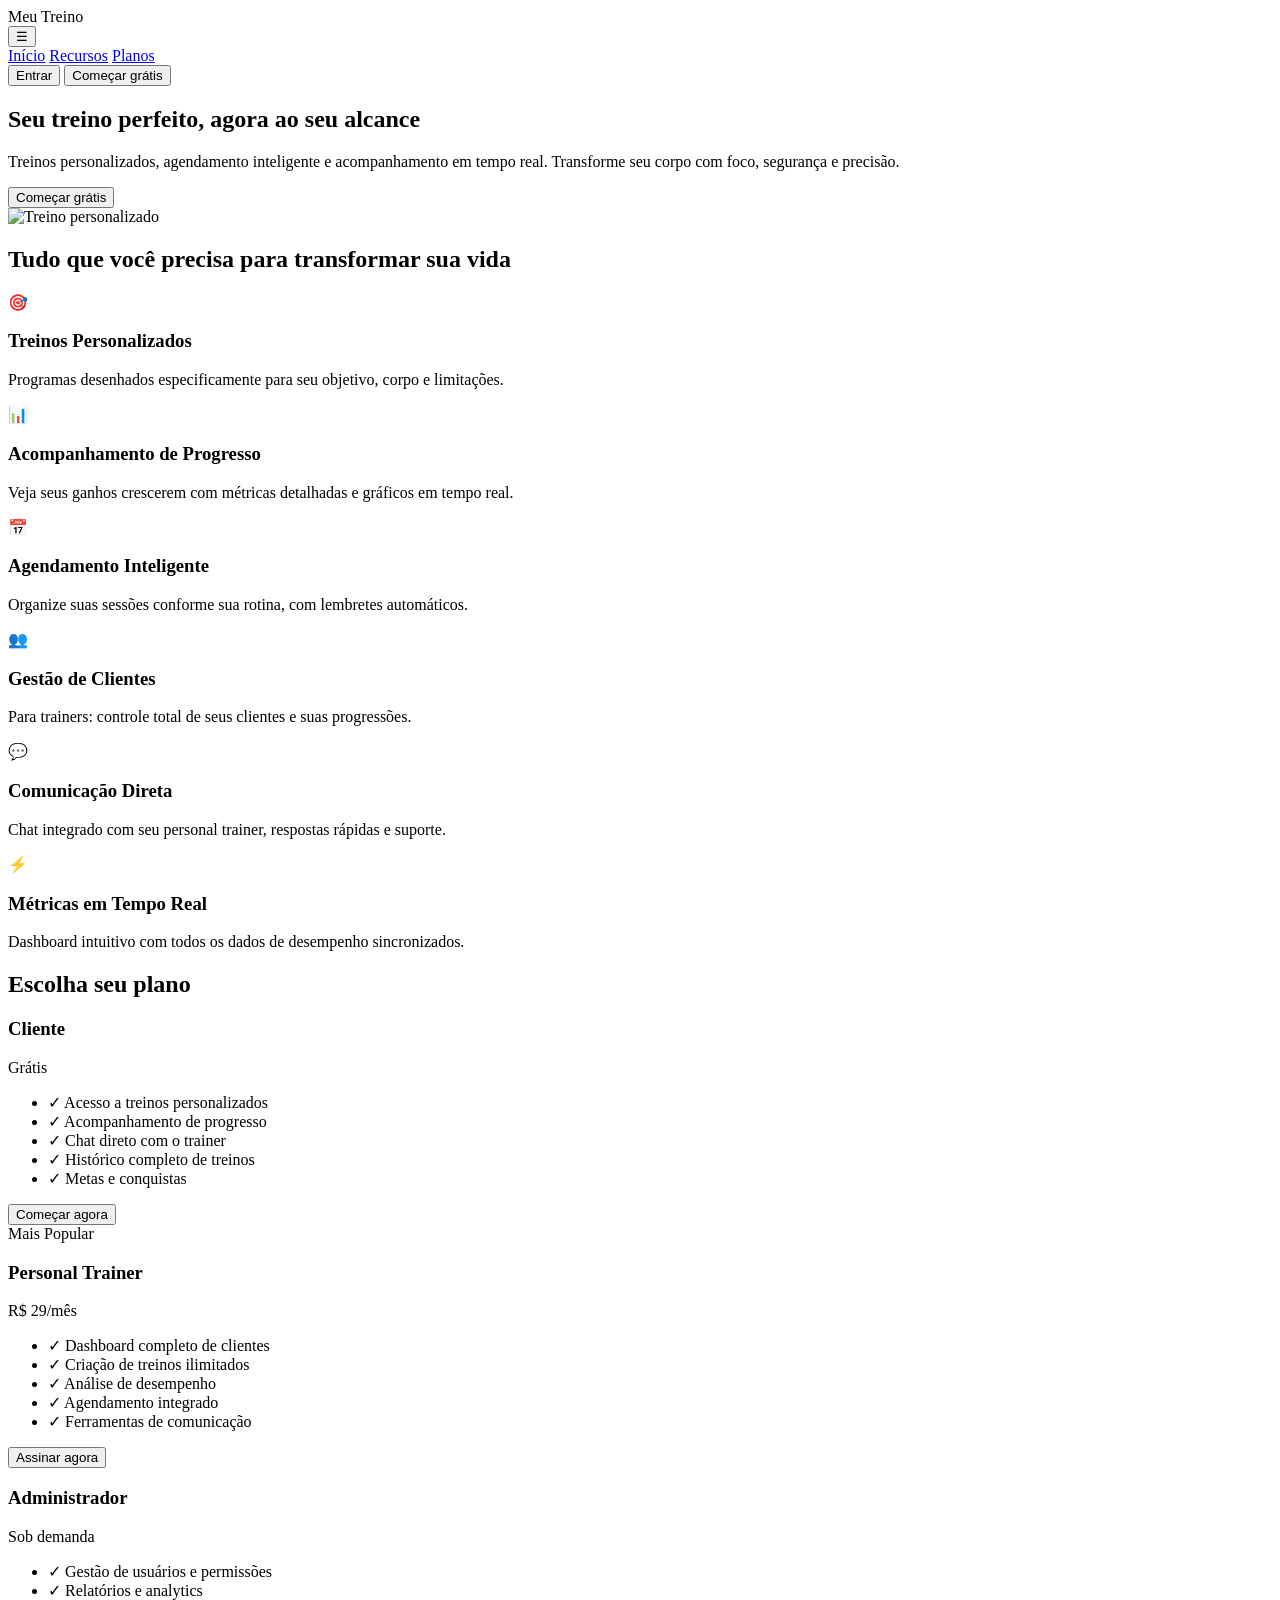
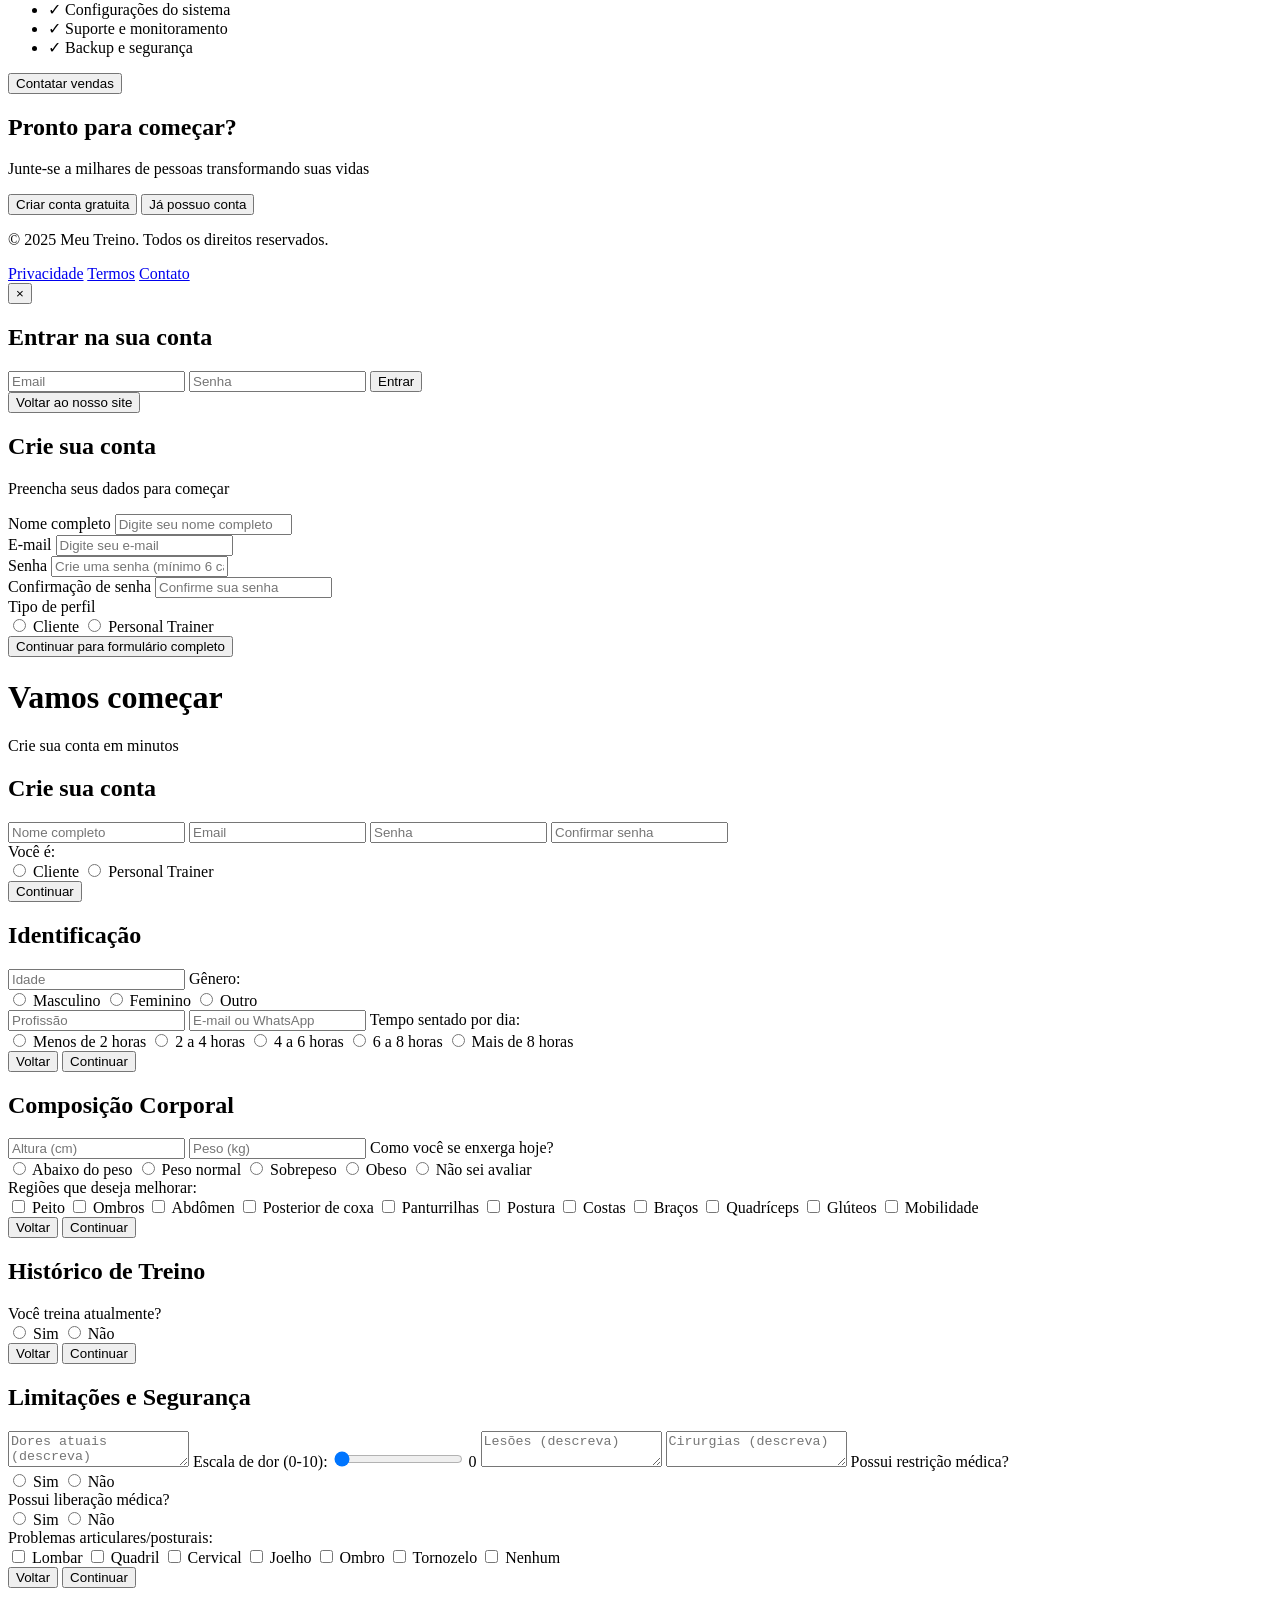
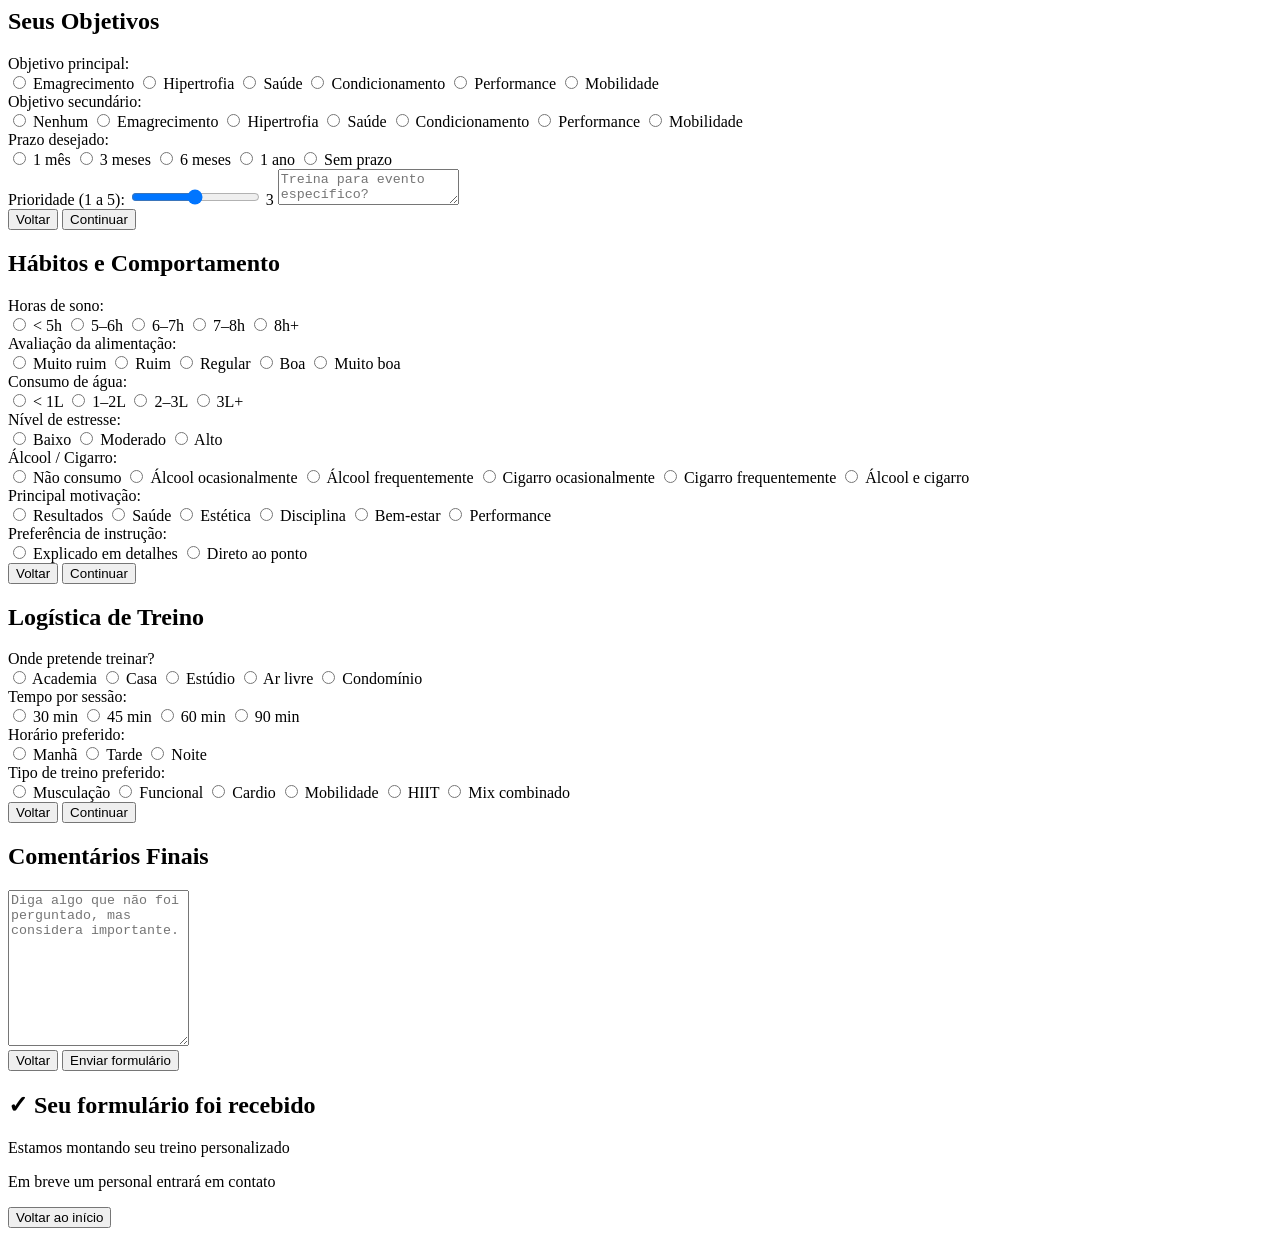
==== index.html @ e17b0bf9 "Add files via upload" ====
<!DOCTYPE html>
<html lang="pt-BR">

<head>
    <meta charset="UTF-8">
    <meta name="viewport" content="width=device-width, initial-scale=1.0">
    <title>Meu Treino - Transforme seu corpo, transforme sua vida</title>
    <link rel="stylesheet" href="css/style.css">
    <link rel="stylesheet" href="css/responsive.css">
</head>

<body>
    <!-- HEADER -->
    <header class="header">
        <div class="container header-content">
            <div class="logo">
                <span class="logo-text">Meu Treino</span>
            </div>
            <button class="menu-toggle" onclick="toggleMobileMenu()">☰</button>
            <nav class="nav">
                <a href="#inicio" class="nav-link" onclick="closeMobileMenu()">Início</a>
                <a href="#recursos" class="nav-link" onclick="closeMobileMenu()">Recursos</a>
                <a href="#planos" class="nav-link" onclick="closeMobileMenu()">Planos</a>
            </nav>
            <div class="header-actions">
                <button class="btn-secondary">Entrar</button>
                <button class="btn-primary" onclick="scrollTo('#signup')">Começar grátis</button>
            </div>
        </div>
    </header>

    <!-- HERO SECTION -->
    <section id="inicio" class="hero">
        <div class="container hero-content">
            <div class="hero-text">
                <h1 class="hero-title">Seu treino perfeito, agora ao seu alcance</h1>
                <p class="hero-subtitle">Treinos personalizados, agendamento inteligente e acompanhamento em tempo real.
                    Transforme seu corpo com foco, segurança e precisão.</p>
                <button class="btn-primary btn-large" onclick="scrollTo('#signup')">Começar grátis</button>
            </div>
            <div class="hero-image">
                <img src="https://images.unsplash.com/photo-1534438327276-14e5300c3a48?w=600&h=600&fit=crop"
                    alt="Treino personalizado">
            </div>
        </div>
    </section>

    <!-- RECURSOS -->
    <section id="recursos" class="recursos">
        <div class="container">
            <h2 class="section-title">Tudo que você precisa para transformar sua vida</h2>
            <div class="recursos-grid">
                <div class="recurso-card">
                    <div class="recurso-icon">🎯</div>
                    <h3>Treinos Personalizados</h3>
                    <p>Programas desenhados especificamente para seu objetivo, corpo e limitações.</p>
                </div>
                <div class="recurso-card">
                    <div class="recurso-icon">📊</div>
                    <h3>Acompanhamento de Progresso</h3>
                    <p>Veja seus ganhos crescerem com métricas detalhadas e gráficos em tempo real.</p>
                </div>
                <div class="recurso-card">
                    <div class="recurso-icon">📅</div>
                    <h3>Agendamento Inteligente</h3>
                    <p>Organize suas sessões conforme sua rotina, com lembretes automáticos.</p>
                </div>
                <div class="recurso-card">
                    <div class="recurso-icon">👥</div>
                    <h3>Gestão de Clientes</h3>
                    <p>Para trainers: controle total de seus clientes e suas progressões.</p>
                </div>
                <div class="recurso-card">
                    <div class="recurso-icon">💬</div>
                    <h3>Comunicação Direta</h3>
                    <p>Chat integrado com seu personal trainer, respostas rápidas e suporte.</p>
                </div>
                <div class="recurso-card">
                    <div class="recurso-icon">⚡</div>
                    <h3>Métricas em Tempo Real</h3>
                    <p>Dashboard intuitivo com todos os dados de desempenho sincronizados.</p>
                </div>
            </div>
        </div>
    </section>

    <!-- PLANOS -->
    <section id="planos" class="planos">
        <div class="container">
            <h2 class="section-title">Escolha seu plano</h2>
            <div class="planos-grid">
                <!-- Cliente -->
                <div class="plano-card">
                    <h3 class="plano-title">Cliente</h3>
                    <div class="plano-price">Grátis</div>
                    <ul class="plano-features">
                        <li>✓ Acesso a treinos personalizados</li>
                        <li>✓ Acompanhamento de progresso</li>
                        <li>✓ Chat direto com o trainer</li>
                        <li>✓ Histórico completo de treinos</li>
                        <li>✓ Metas e conquistas</li>
                    </ul>
                    <button class="btn-secondary">Começar agora</button>
                </div>

                <!-- Personal Trainer -->
                <div class="plano-card plano-featured">
                    <div class="plano-badge">Mais Popular</div>
                    <h3 class="plano-title">Personal Trainer</h3>
                    <div class="plano-price">R$ 29<span>/mês</span></div>
                    <ul class="plano-features">
                        <li>✓ Dashboard completo de clientes</li>
                        <li>✓ Criação de treinos ilimitados</li>
                        <li>✓ Análise de desempenho</li>
                        <li>✓ Agendamento integrado</li>
                        <li>✓ Ferramentas de comunicação</li>
                    </ul>
                    <button class="btn-primary">Assinar agora</button>
                </div>

                <!-- Administrador -->
                <div class="plano-card">
                    <h3 class="plano-title">Administrador</h3>
                    <div class="plano-price">Sob demanda</div>
                    <ul class="plano-features">
                        <li>✓ Gestão de usuários e permissões</li>
                        <li>✓ Relatórios e analytics</li>
                        <li>✓ Configurações do sistema</li>
                        <li>✓ Suporte e monitoramento</li>
                        <li>✓ Backup e segurança</li>
                    </ul>
                    <button class="btn-secondary">Contatar vendas</button>
                </div>
            </div>
        </div>
    </section>

    <!-- CTA FINAL -->
    <section class="cta-final">
        <div class="container">
            <h2>Pronto para começar?</h2>
            <p>Junte-se a milhares de pessoas transformando suas vidas</p>
            <div class="cta-buttons">
                <button class="btn-primary btn-large" onclick="showQuizModal()">Criar conta gratuita</button>
                <button class="btn-secondary" onclick="showLoginModal()">Já possuo conta</button>
            </div>
        </div>
    </section>

    <!-- FOOTER -->
    <footer class="footer">
        <div class="container">
            <p>&copy; 2025 Meu Treino. Todos os direitos reservados.</p>
            <div class="footer-links">
                <a href="#privacidade">Privacidade</a>
                <a href="#termos">Termos</a>
                <a href="#contato">Contato</a>
            </div>
        </div>
    </footer>

    <!-- MODAL DE LOGIN -->
    <div id="loginModal" class="modal">
        <div class="modal-content">
            <button class="modal-close" onclick="closeLoginModal()">&times;</button>
            <h2>Entrar na sua conta</h2>
            <form class="login-form">
                <input type="email" placeholder="Email" required>
                <input type="password" placeholder="Senha" required>
                <button type="submit" class="btn-primary">Entrar</button>
            </form>
        </div>
    </div>

    <!-- MODAL DE QUIZ (Criação de Conta Rápida) -->
    <div id="quizModal" class="modal">
        <div class="modal-content quiz-modal">
            <button class="modal-close" onclick="closeQuizModal()">Voltar ao nosso site</button>
            <div id="quizContent">
                <div class="quiz-header">
                    <h2>Crie sua conta</h2>
                    <p>Preencha seus dados para começar</p>
                </div>
                <form id="quizForm">
                    <!-- Nome Completo -->
                    <div class="quiz-question">
                        <label for="quizFullName">Nome completo</label>
                        <input type="text" id="quizFullName" name="quizFullName" placeholder="Digite seu nome completo"
                            required>
                    </div>

                    <!-- E-mail -->
                    <div class="quiz-question">
                        <label for="quizEmail">E-mail</label>
                        <input type="email" id="quizEmail" name="quizEmail" placeholder="Digite seu e-mail" required>
                    </div>

                    <!-- Senha -->
                    <div class="quiz-question">
                        <label for="quizPassword">Senha</label>
                        <input type="password" id="quizPassword" name="quizPassword"
                            placeholder="Crie uma senha (mínimo 6 caracteres)" required>
                    </div>

                    <!-- Confirmação de Senha -->
                    <div class="quiz-question">
                        <label for="quizConfirmPassword">Confirmação de senha</label>
                        <input type="password" id="quizConfirmPassword" name="quizConfirmPassword"
                            placeholder="Confirme sua senha" required>
                    </div>

                    <!-- Tipo de Perfil -->
                    <div class="quiz-question">
                        <label>Tipo de perfil</label>
                        <div class="radio-group">
                            <label class="radio-option">
                                <input type="radio" name="quizProfileType" value="cliente">
                                <span>Cliente</span>
                            </label>
                            <label class="radio-option">
                                <input type="radio" name="quizProfileType" value="trainer">
                                <span>Personal Trainer</span>
                            </label>
                        </div>
                    </div>

                    <button type="button" class="btn-primary btn-block" onclick="submitQuiz()">Continuar para formulário
                        completo</button>
                </form>
            </div>
            <div id="quizSuccess" style="display: none;">
                <div class="success-icon">✓</div>
                <h2>Conta criada com sucesso!</h2>
                <p>Agora vamos coletar informações detalhadas</p>
                <p>para personalizar melhor seu treino</p>
                <button class="btn-primary" onclick="proceedToDetailedForm()">Continuar</button>
            </div>
        </div>
    </div>

    <!-- SIGNUP PAGE (Hidden) -->
    <div id="signup" class="signup-page">
        <div class="signup-container">
            <div class="signup-header">
                <h1>Vamos começar</h1>
                <p>Crie sua conta em minutos</p>
            </div>

            <!-- ETAPA 1: CRIAÇÃO DE CONTA -->
            <div class="signup-step active" data-step="1">
                <div class="progress-bar">
                    <div class="progress-fill" style="width: 12.5%"></div>
                </div>
                <div class="step-content">
                    <h2>Crie sua conta</h2>
                    <form id="step1-form">
                        <input type="text" placeholder="Nome completo" id="fullName" required>
                        <input type="email" placeholder="Email" id="email" required>
                        <input type="password" placeholder="Senha" id="password" required>
                        <input type="password" placeholder="Confirmar senha" id="confirmPassword" required>

                        <div class="form-group">
                            <label>Você é:</label>
                            <div class="radio-group">
                                <label class="radio-option">
                                    <input type="radio" name="profileType" value="cliente">
                                    <span>Cliente</span>
                                </label>
                                <label class="radio-option">
                                    <input type="radio" name="profileType" value="trainer">
                                    <span>Personal Trainer</span>
                                </label>
                            </div>
                        </div>

                        <button type="button" class="btn-primary" onclick="validateStep(1)">Continuar</button>
                    </form>
                </div>
            </div>

            <!-- ETAPA 2: IDENTIFICAÇÃO -->
            <div class="signup-step" data-step="2">
                <div class="progress-bar">
                    <div class="progress-fill" style="width: 25%"></div>
                </div>
                <div class="step-content">
                    <h2>Identificação</h2>
                    <form id="step2-form">
                        <input type="number" placeholder="Idade" id="age" min="13" required>

                        <label>Gênero:</label>
                        <div class="checkbox-group">
                            <label class="checkbox-option"><input type="radio" name="gender" value="masculino">
                                Masculino</label>
                            <label class="checkbox-option"><input type="radio" name="gender" value="feminino">
                                Feminino</label>
                            <label class="checkbox-option"><input type="radio" name="gender" value="outro">
                                Outro</label>
                        </div>

                        <input type="text" placeholder="Profissão" id="profession" required>
                        <input type="text" placeholder="E-mail ou WhatsApp" id="contact" required>

                        <label>Tempo sentado por dia:</label>
                        <div class="checkbox-group">
                            <label class="checkbox-option"><input type="radio" name="sitTime" value="menos2"> Menos de 2
                                horas</label>
                            <label class="checkbox-option"><input type="radio" name="sitTime" value="2a4"> 2 a 4
                                horas</label>
                            <label class="checkbox-option"><input type="radio" name="sitTime" value="4a6"> 4 a 6
                                horas</label>
                            <label class="checkbox-option"><input type="radio" name="sitTime" value="6a8"> 6 a 8
                                horas</label>
                            <label class="checkbox-option"><input type="radio" name="sitTime" value="mais8"> Mais de 8
                                horas</label>
                        </div>

                        <div class="button-group">
                            <button type="button" class="btn-secondary" onclick="goToStep(1)">Voltar</button>
                            <button type="button" class="btn-primary" onclick="validateStep(2)">Continuar</button>
                        </div>
                    </form>
                </div>
            </div>

            <!-- ETAPA 3: COMPOSIÇÃO CORPORAL -->
            <div class="signup-step" data-step="3">
                <div class="progress-bar">
                    <div class="progress-fill" style="width: 37.5%"></div>
                </div>
                <div class="step-content">
                    <h2>Composição Corporal</h2>
                    <form id="step3-form">
                        <input type="number" placeholder="Altura (cm)" id="height" required>
                        <input type="number" placeholder="Peso (kg)" id="weight" required>

                        <label>Como você se enxerga hoje?</label>
                        <div class="checkbox-group">
                            <label class="checkbox-option"><input type="radio" name="bodyImage" value="abaixoPeso">
                                Abaixo do peso</label>
                            <label class="checkbox-option"><input type="radio" name="bodyImage" value="pesoNormal"> Peso
                                normal</label>
                            <label class="checkbox-option"><input type="radio" name="bodyImage" value="sobrepeso">
                                Sobrepeso</label>
                            <label class="checkbox-option"><input type="radio" name="bodyImage" value="obeso">
                                Obeso</label>
                            <label class="checkbox-option"><input type="radio" name="bodyImage" value="naoSei"> Não sei
                                avaliar</label>
                        </div>

                        <label>Regiões que deseja melhorar:</label>
                        <div class="checkbox-group">
                            <label class="checkbox-option"><input type="checkbox" name="targetRegions" value="peito">
                                Peito</label>
                            <label class="checkbox-option"><input type="checkbox" name="targetRegions" value="ombros">
                                Ombros</label>
                            <label class="checkbox-option"><input type="checkbox" name="targetRegions" value="abdomen">
                                Abdômen</label>
                            <label class="checkbox-option"><input type="checkbox" name="targetRegions"
                                    value="posteriorCoxa"> Posterior de coxa</label>
                            <label class="checkbox-option"><input type="checkbox" name="targetRegions"
                                    value="panturrilhas"> Panturrilhas</label>
                            <label class="checkbox-option"><input type="checkbox" name="targetRegions" value="postura">
                                Postura</label>
                            <label class="checkbox-option"><input type="checkbox" name="targetRegions" value="costas">
                                Costas</label>
                            <label class="checkbox-option"><input type="checkbox" name="targetRegions" value="bracos">
                                Braços</label>
                            <label class="checkbox-option"><input type="checkbox" name="targetRegions"
                                    value="quadriceps"> Quadríceps</label>
                            <label class="checkbox-option"><input type="checkbox" name="targetRegions" value="gluteos">
                                Glúteos</label>
                            <label class="checkbox-option"><input type="checkbox" name="targetRegions"
                                    value="mobilidade"> Mobilidade</label>
                        </div>

                        <div class="button-group">
                            <button type="button" class="btn-secondary" onclick="goToStep(2)">Voltar</button>
                            <button type="button" class="btn-primary" onclick="validateStep(3)">Continuar</button>
                        </div>
                    </form>
                </div>
            </div>

            <!-- ETAPA 4: HISTÓRICO DE TREINO -->
            <div class="signup-step" data-step="4">
                <div class="progress-bar">
                    <div class="progress-fill" style="width: 50%"></div>
                </div>
                <div class="step-content">
                    <h2>Histórico de Treino</h2>
                    <form id="step4-form">
                        <label>Você treina atualmente?</label>
                        <div class="radio-group">
                            <label class="radio-option">
                                <input type="radio" name="currentlyTrains" value="sim"
                                    onchange="toggleTrainingFrequency()">
                                <span>Sim</span>
                            </label>
                            <label class="radio-option">
                                <input type="radio" name="currentlyTrains" value="nao"
                                    onchange="toggleTrainingFrequency()">
                                <span>Não</span>
                            </label>
                        </div>

                        <!-- Se SIM -->
                        <div id="trainingFrequencySection" style="display:none;">
                            <label>Frequência de treino:</label>
                            <div class="checkbox-group">
                                <label class="checkbox-option"><input type="radio" name="trainingFrequency" value="1x">
                                    1x por semana</label>
                                <label class="checkbox-option"><input type="radio" name="trainingFrequency" value="2x">
                                    2x por semana</label>
                                <label class="checkbox-option"><input type="radio" name="trainingFrequency" value="3x">
                                    3x por semana</label>
                                <label class="checkbox-option"><input type="radio" name="trainingFrequency" value="4x">
                                    4x por semana</label>
                                <label class="checkbox-option"><input type="radio" name="trainingFrequency" value="5x">
                                    5x por semana</label>
                                <label class="checkbox-option"><input type="radio" name="trainingFrequency" value="6x">
                                    6x ou mais</label>
                            </div>

                            <label>Tipos de treino já realizados:</label>
                            <div class="checkbox-group">
                                <label class="checkbox-option"><input type="checkbox" name="trainingTypes"
                                        value="musculacao"> Musculação</label>
                                <label class="checkbox-option"><input type="checkbox" name="trainingTypes"
                                        value="crossfit"> Crossfit</label>
                                <label class="checkbox-option"><input type="checkbox" name="trainingTypes"
                                        value="lutas"> Lutas</label>
                                <label class="checkbox-option"><input type="checkbox" name="trainingTypes" value="yoga">
                                    Yoga</label>
                                <label class="checkbox-option"><input type="checkbox" name="trainingTypes"
                                        value="esportesColetivos"> Esportes coletivos</label>
                                <label class="checkbox-option"><input type="checkbox" name="trainingTypes"
                                        value="funcional"> Funcional</label>
                                <label class="checkbox-option"><input type="checkbox" name="trainingTypes"
                                        value="corrida"> Corrida</label>
                                <label class="checkbox-option"><input type="checkbox" name="trainingTypes"
                                        value="pilates"> Pilates</label>
                                <label class="checkbox-option"><input type="checkbox" name="trainingTypes" value="hiit">
                                    HIIT</label>
                            </div>
                        </div>

                        <!-- Se NÃO -->
                        <div id="inactiveSection" style="display:none;">
                            <label>Há quanto tempo está parado?</label>
                            <div class="checkbox-group">
                                <label class="checkbox-option"><input type="radio" name="inactiveTime"
                                        value="naoEstouParado"> Não estou parado</label>
                                <label class="checkbox-option"><input type="radio" name="inactiveTime"
                                        value="menos1mes"> Menos de 1 mês</label>
                                <label class="checkbox-option"><input type="radio" name="inactiveTime" value="1a3meses">
                                    1 a 3 meses</label>
                                <label class="checkbox-option"><input type="radio" name="inactiveTime" value="3a6meses">
                                    3 a 6 meses</label>
                                <label class="checkbox-option"><input type="radio" name="inactiveTime"
                                        value="6a12meses"> 6 a 12 meses</label>
                                <label class="checkbox-option"><input type="radio" name="inactiveTime" value="mais1ano">
                                    Mais de 1 ano</label>
                            </div>
                        </div>

                        <div class="button-group">
                            <button type="button" class="btn-secondary" onclick="goToStep(3)">Voltar</button>
                            <button type="button" class="btn-primary" onclick="validateStep(4)">Continuar</button>
                        </div>
                    </form>
                </div>
            </div>

            <!-- ETAPA 5: LIMITAÇÕES E SEGURANÇA -->
            <div class="signup-step" data-step="5">
                <div class="progress-bar">
                    <div class="progress-fill" style="width: 62.5%"></div>
                </div>
                <div class="step-content">
                    <h2>Limitações e Segurança</h2>
                    <form id="step5-form">
                        <textarea id="currentPains" placeholder="Dores atuais (descreva)"></textarea>

                        <label for="painScale">Escala de dor (0-10):</label>
                        <input type="range" id="painScale" min="0" max="10" value="0" oninput="updatePainValue()">
                        <span id="painValue">0</span>

                        <textarea id="injuries" placeholder="Lesões (descreva)"></textarea>
                        <textarea id="surgeries" placeholder="Cirurgias (descreva)"></textarea>

                        <label>Possui restrição médica?</label>
                        <div class="radio-group">
                            <label class="radio-option">
                                <input type="radio" name="medicalRestriction" value="sim">
                                <span>Sim</span>
                            </label>
                            <label class="radio-option">
                                <input type="radio" name="medicalRestriction" value="nao">
                                <span>Não</span>
                            </label>
                        </div>

                        <label>Possui liberação médica?</label>
                        <div class="radio-group">
                            <label class="radio-option">
                                <input type="radio" name="medicalApproval" value="sim">
                                <span>Sim</span>
                            </label>
                            <label class="radio-option">
                                <input type="radio" name="medicalApproval" value="nao">
                                <span>Não</span>
                            </label>
                        </div>

                        <label>Problemas articulares/posturais:</label>
                        <div class="checkbox-group">
                            <label class="checkbox-option"><input type="checkbox" name="jointProblems" value="lombar">
                                Lombar</label>
                            <label class="checkbox-option"><input type="checkbox" name="jointProblems" value="quadril">
                                Quadril</label>
                            <label class="checkbox-option"><input type="checkbox" name="jointProblems" value="cervical">
                                Cervical</label>
                            <label class="checkbox-option"><input type="checkbox" name="jointProblems" value="joelho">
                                Joelho</label>
                            <label class="checkbox-option"><input type="checkbox" name="jointProblems" value="ombro">
                                Ombro</label>
                            <label class="checkbox-option"><input type="checkbox" name="jointProblems"
                                    value="tornozelo"> Tornozelo</label>
                            <label class="checkbox-option"><input type="checkbox" name="jointProblems" value="nenhum">
                                Nenhum</label>
                        </div>

                        <div class="button-group">
                            <button type="button" class="btn-secondary" onclick="goToStep(4)">Voltar</button>
                            <button type="button" class="btn-primary" onclick="validateStep(5)">Continuar</button>
                        </div>
                    </form>
                </div>
            </div>

            <!-- ETAPA 6: OBJETIVOS -->
            <div class="signup-step" data-step="6">
                <div class="progress-bar">
                    <div class="progress-fill" style="width: 75%"></div>
                </div>
                <div class="step-content">
                    <h2>Seus Objetivos</h2>
                    <form id="step6-form">
                        <label>Objetivo principal:</label>
                        <div class="checkbox-group">
                            <label class="checkbox-option"><input type="radio" name="mainGoal" value="emagrecimento">
                                Emagrecimento</label>
                            <label class="checkbox-option"><input type="radio" name="mainGoal" value="hipertrofia">
                                Hipertrofia</label>
                            <label class="checkbox-option"><input type="radio" name="mainGoal" value="saude">
                                Saúde</label>
                            <label class="checkbox-option"><input type="radio" name="mainGoal" value="condicionamento">
                                Condicionamento</label>
                            <label class="checkbox-option"><input type="radio" name="mainGoal" value="performance">
                                Performance</label>
                            <label class="checkbox-option"><input type="radio" name="mainGoal" value="mobilidade">
                                Mobilidade</label>
                        </div>

                        <label>Objetivo secundário:</label>
                        <div class="checkbox-group">
                            <label class="checkbox-option"><input type="radio" name="secondaryGoal" value="">
                                Nenhum</label>
                            <label class="checkbox-option"><input type="radio" name="secondaryGoal"
                                    value="emagrecimento"> Emagrecimento</label>
                            <label class="checkbox-option"><input type="radio" name="secondaryGoal" value="hipertrofia">
                                Hipertrofia</label>
                            <label class="checkbox-option"><input type="radio" name="secondaryGoal" value="saude">
                                Saúde</label>
                            <label class="checkbox-option"><input type="radio" name="secondaryGoal"
                                    value="condicionamento"> Condicionamento</label>
                            <label class="checkbox-option"><input type="radio" name="secondaryGoal" value="performance">
                                Performance</label>
                            <label class="checkbox-option"><input type="radio" name="secondaryGoal" value="mobilidade">
                                Mobilidade</label>
                        </div>

                        <label>Prazo desejado:</label>
                        <div class="checkbox-group">
                            <label class="checkbox-option"><input type="radio" name="deadline" value="1mes"> 1
                                mês</label>
                            <label class="checkbox-option"><input type="radio" name="deadline" value="3meses"> 3
                                meses</label>
                            <label class="checkbox-option"><input type="radio" name="deadline" value="6meses"> 6
                                meses</label>
                            <label class="checkbox-option"><input type="radio" name="deadline" value="1ano"> 1
                                ano</label>
                            <label class="checkbox-option"><input type="radio" name="deadline" value="semPrazo"> Sem
                                prazo</label>
                        </div>

                        <label for="priority">Prioridade (1 a 5):</label>
                        <input type="range" id="priority" min="1" max="5" value="3" oninput="updatePriorityValue()">
                        <span id="priorityValue">3</span>

                        <textarea id="specificEvent" placeholder="Treina para evento específico? (descreva)"></textarea>

                        <div class="button-group">
                            <button type="button" class="btn-secondary" onclick="goToStep(5)">Voltar</button>
                            <button type="button" class="btn-primary" onclick="validateStep(6)">Continuar</button>
                        </div>
                    </form>
                </div>
            </div>

            <!-- ETAPA 7: HÁBITOS E COMPORTAMENTO -->
            <div class="signup-step" data-step="7">
                <div class="progress-bar">
                    <div class="progress-fill" style="width: 87.5%"></div>
                </div>
                <div class="step-content">
                    <h2>Hábitos e Comportamento</h2>
                    <form id="step7-form">
                        <label>Horas de sono:</label>
                        <div class="checkbox-group">
                            <label class="checkbox-option"><input type="radio" name="sleepHours" value="menos5"> &lt;
                                5h</label>
                            <label class="checkbox-option"><input type="radio" name="sleepHours" value="5a6">
                                5–6h</label>
                            <label class="checkbox-option"><input type="radio" name="sleepHours" value="6a7">
                                6–7h</label>
                            <label class="checkbox-option"><input type="radio" name="sleepHours" value="7a8">
                                7–8h</label>
                            <label class="checkbox-option"><input type="radio" name="sleepHours" value="mais8">
                                8h+</label>
                        </div>

                        <label>Avaliação da alimentação:</label>
                        <div class="checkbox-group">
                            <label class="checkbox-option"><input type="radio" name="foodQuality" value="muitoRuim">
                                Muito ruim</label>
                            <label class="checkbox-option"><input type="radio" name="foodQuality" value="ruim">
                                Ruim</label>
                            <label class="checkbox-option"><input type="radio" name="foodQuality" value="regular">
                                Regular</label>
                            <label class="checkbox-option"><input type="radio" name="foodQuality" value="boa">
                                Boa</label>
                            <label class="checkbox-option"><input type="radio" name="foodQuality" value="muitoBoa">
                                Muito boa</label>
                        </div>

                        <label>Consumo de água:</label>
                        <div class="checkbox-group">
                            <label class="checkbox-option"><input type="radio" name="waterIntake" value="menos1L"> &lt;
                                1L</label>
                            <label class="checkbox-option"><input type="radio" name="waterIntake" value="1a2L">
                                1–2L</label>
                            <label class="checkbox-option"><input type="radio" name="waterIntake" value="2a3L">
                                2–3L</label>
                            <label class="checkbox-option"><input type="radio" name="waterIntake" value="mais3L">
                                3L+</label>
                        </div>

                        <label>Nível de estresse:</label>
                        <div class="checkbox-group">
                            <label class="checkbox-option"><input type="radio" name="stressLevel" value="baixo">
                                Baixo</label>
                            <label class="checkbox-option"><input type="radio" name="stressLevel" value="moderado">
                                Moderado</label>
                            <label class="checkbox-option"><input type="radio" name="stressLevel" value="alto">
                                Alto</label>
                        </div>

                        <label>Álcool / Cigarro:</label>
                        <div class="checkbox-group">
                            <label class="checkbox-option"><input type="radio" name="substanceUse" value="naoConsumo">
                                Não consumo</label>
                            <label class="checkbox-option"><input type="radio" name="substanceUse"
                                    value="alcoolOcasional"> Álcool ocasionalmente</label>
                            <label class="checkbox-option"><input type="radio" name="substanceUse"
                                    value="alcoolFrequente"> Álcool frequentemente</label>
                            <label class="checkbox-option"><input type="radio" name="substanceUse"
                                    value="cigarroOcasional"> Cigarro ocasionalmente</label>
                            <label class="checkbox-option"><input type="radio" name="substanceUse"
                                    value="cigarroFrequente"> Cigarro frequentemente</label>
                            <label class="checkbox-option"><input type="radio" name="substanceUse" value="ambos"> Álcool
                                e cigarro</label>
                        </div>

                        <label>Principal motivação:</label>
                        <div class="checkbox-group">
                            <label class="checkbox-option"><input type="radio" name="mainMotivation" value="resultados">
                                Resultados</label>
                            <label class="checkbox-option"><input type="radio" name="mainMotivation" value="saude">
                                Saúde</label>
                            <label class="checkbox-option"><input type="radio" name="mainMotivation" value="estetica">
                                Estética</label>
                            <label class="checkbox-option"><input type="radio" name="mainMotivation" value="disciplina">
                                Disciplina</label>
                            <label class="checkbox-option"><input type="radio" name="mainMotivation" value="bemEstar">
                                Bem-estar</label>
                            <label class="checkbox-option"><input type="radio" name="mainMotivation"
                                    value="performance"> Performance</label>
                        </div>

                        <label>Preferência de instrução:</label>
                        <div class="radio-group">
                            <label class="radio-option">
                                <input type="radio" name="instructionStyle" value="detalhado">
                                <span>Explicado em detalhes</span>
                            </label>
                            <label class="radio-option">
                                <input type="radio" name="instructionStyle" value="diretoAoPonto">
                                <span>Direto ao ponto</span>
                            </label>
                        </div>

                        <div class="button-group">
                            <button type="button" class="btn-secondary" onclick="goToStep(6)">Voltar</button>
                            <button type="button" class="btn-primary" onclick="validateStep(7)">Continuar</button>
                        </div>
                    </form>
                </div>
            </div>

            <!-- ETAPA 8: LOGÍSTICA -->
            <div class="signup-step" data-step="8">
                <div class="progress-bar">
                    <div class="progress-fill" style="width: 100%"></div>
                </div>
                <div class="step-content">
                    <h2>Logística de Treino</h2>
                    <form id="step8-form">
                        <label>Onde pretende treinar?</label>
                        <div class="checkbox-group">
                            <label class="checkbox-option"><input type="radio" name="trainingLocation" value="academia">
                                Academia</label>
                            <label class="checkbox-option"><input type="radio" name="trainingLocation" value="casa">
                                Casa</label>
                            <label class="checkbox-option"><input type="radio" name="trainingLocation" value="estudio">
                                Estúdio</label>
                            <label class="checkbox-option"><input type="radio" name="trainingLocation" value="arLivre">
                                Ar livre</label>
                            <label class="checkbox-option"><input type="radio" name="trainingLocation"
                                    value="condominio"> Condomínio</label>
                        </div>

                        <label>Tempo por sessão:</label>
                        <div class="checkbox-group">
                            <label class="checkbox-option"><input type="radio" name="sessionDuration" value="30min"> 30
                                min</label>
                            <label class="checkbox-option"><input type="radio" name="sessionDuration" value="45min"> 45
                                min</label>
                            <label class="checkbox-option"><input type="radio" name="sessionDuration" value="60min"> 60
                                min</label>
                            <label class="checkbox-option"><input type="radio" name="sessionDuration" value="90min"> 90
                                min</label>
                        </div>

                        <label>Horário preferido:</label>
                        <div class="radio-group">
                            <label class="radio-option">
                                <input type="radio" name="preferredTime" value="manha">
                                <span>Manhã</span>
                            </label>
                            <label class="radio-option">
                                <input type="radio" name="preferredTime" value="tarde">
                                <span>Tarde</span>
                            </label>
                            <label class="radio-option">
                                <input type="radio" name="preferredTime" value="noite">
                                <span>Noite</span>
                            </label>
                        </div>

                        <label>Tipo de treino preferido:</label>
                        <div class="checkbox-group">
                            <label class="checkbox-option"><input type="radio" name="trainingType" value="musculacao">
                                Musculação</label>
                            <label class="checkbox-option"><input type="radio" name="trainingType" value="funcional">
                                Funcional</label>
                            <label class="checkbox-option"><input type="radio" name="trainingType" value="cardio">
                                Cardio</label>
                            <label class="checkbox-option"><input type="radio" name="trainingType" value="mobilidade">
                                Mobilidade</label>
                            <label class="checkbox-option"><input type="radio" name="trainingType" value="hiit">
                                HIIT</label>
                            <label class="checkbox-option"><input type="radio" name="trainingType" value="mixCombinado">
                                Mix combinado</label>
                        </div>

                        <div class="button-group">
                            <button type="button" class="btn-secondary" onclick="goToStep(7)">Voltar</button>
                            <button type="button" class="btn-primary" onclick="validateStep(8)">Continuar</button>
                        </div>
                    </form>
                </div>
            </div>

            <!-- ETAPA 9: COMENTÁRIOS FINAIS -->
            <div class="signup-step" data-step="9">
                <div class="progress-bar">
                    <div class="progress-fill" style="width: 100%"></div>
                </div>
                <div class="step-content">
                    <h2>Comentários Finais</h2>
                    <form id="step9-form">
                        <textarea id="finalComments"
                            placeholder="Diga algo que não foi perguntado, mas considera importante."
                            style="min-height: 150px;"></textarea>

                        <div class="button-group">
                            <button type="button" class="btn-secondary" onclick="goToStep(8)">Voltar</button>
                            <button type="submit" class="btn-primary" onclick="submitForm()">Enviar formulário</button>
                        </div>
                    </form>
                </div>
            </div>

            <!-- MENSAGEM DE SUCESSO -->
            <div id="successMessage" class="success-message">
                <div class="success-content">
                    <h2>✓ Seu formulário foi recebido</h2>
                    <p>Estamos montando seu treino personalizado</p>
                    <p>Em breve um personal entrará em contato</p>
                    <button class="btn-primary" onclick="closeSignup()">Voltar ao início</button>
                </div>
            </div>
        </div>
    </div>

    <script src="config.js"></script>
    <script src="js/main.js"></script>
    <script src="js/form-handler.js"></script>
</body>

</html>
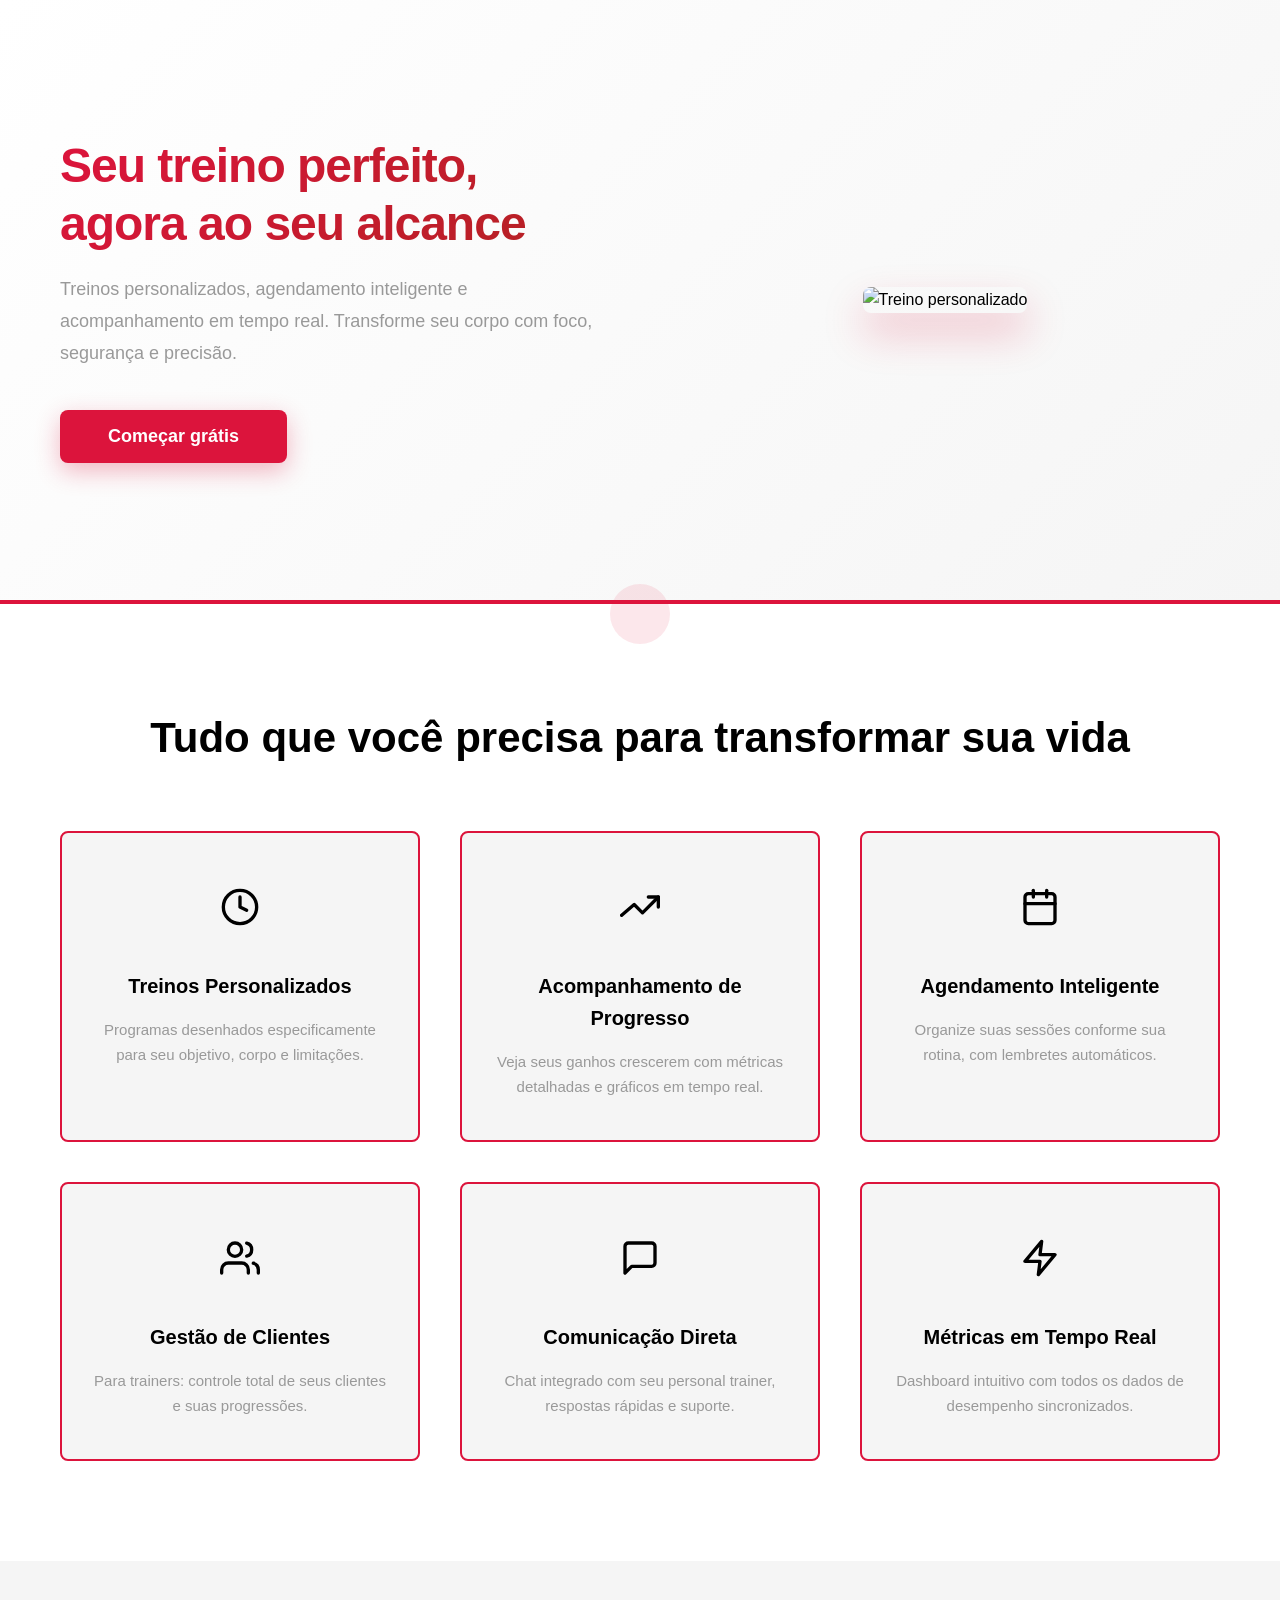
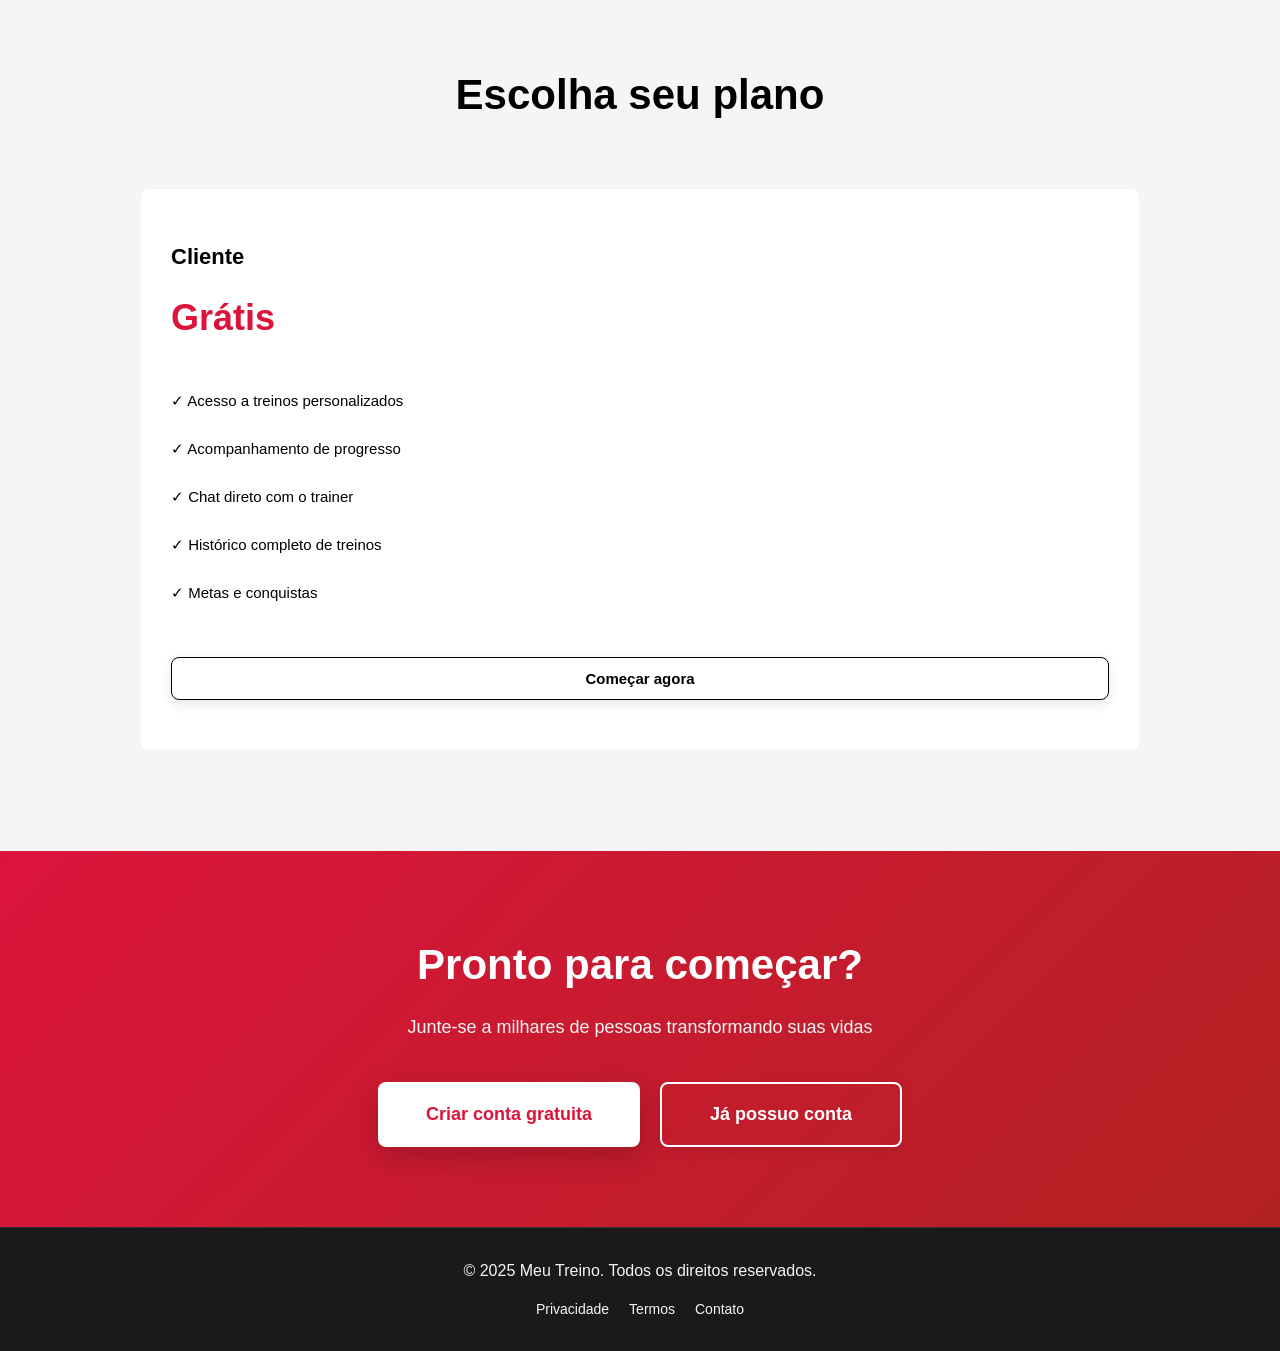
==== commit fe5ef813: "Add files via upload" ====
--- a/index.html
+++ b/index.html
@@ -5,12 +5,13 @@
     <meta charset="UTF-8">
     <meta name="viewport" content="width=device-width, initial-scale=1.0">
     <title>Meu Treino - Transforme seu corpo, transforme sua vida</title>
-    <link rel="stylesheet" href="css/style.css">
-    <link rel="stylesheet" href="css/responsive.css">
+    <link rel="stylesheet" href="./css/style.css">
+    <link rel="stylesheet" href="./css/responsive.css">
 </head>
 
 <body>
     <!-- HEADER -->
+    <!--
     <header class="header">
         <div class="container header-content">
             <div class="logo">
@@ -28,6 +29,7 @@
             </div>
         </div>
     </header>
+    -->
 
     <!-- HERO SECTION -->
     <section id="inicio" class="hero">
@@ -51,32 +53,32 @@
             <h2 class="section-title">Tudo que você precisa para transformar sua vida</h2>
             <div class="recursos-grid">
                 <div class="recurso-card">
-                    <div class="recurso-icon">🎯</div>
+                    <div class="recurso-icon"><svg xmlns="http://www.w3.org/2000/svg" width="40" height="40" viewBox="0 0 24 24" fill="none" stroke="currentColor" stroke-width="2" stroke-linecap="round" stroke-linejoin="round"><circle cx="12" cy="12" r="10"></circle><polyline points="12 6 12 12 16 14"></polyline></svg></div>
                     <h3>Treinos Personalizados</h3>
                     <p>Programas desenhados especificamente para seu objetivo, corpo e limitações.</p>
                 </div>
                 <div class="recurso-card">
-                    <div class="recurso-icon">📊</div>
+                    <div class="recurso-icon"><svg xmlns="http://www.w3.org/2000/svg" width="40" height="40" viewBox="0 0 24 24" fill="none" stroke="currentColor" stroke-width="2" stroke-linecap="round" stroke-linejoin="round"><polyline points="23 6 13.5 15.5 8.5 10.5 1 17"></polyline><polyline points="17 6 23 6 23 12"></polyline></svg></div>
                     <h3>Acompanhamento de Progresso</h3>
                     <p>Veja seus ganhos crescerem com métricas detalhadas e gráficos em tempo real.</p>
                 </div>
                 <div class="recurso-card">
-                    <div class="recurso-icon">📅</div>
+                    <div class="recurso-icon"><svg xmlns="http://www.w3.org/2000/svg" width="40" height="40" viewBox="0 0 24 24" fill="none" stroke="currentColor" stroke-width="2" stroke-linecap="round" stroke-linejoin="round"><rect x="3" y="4" width="18" height="18" rx="2" ry="2"></rect><line x1="16" y1="2" x2="16" y2="6"></line><line x1="8" y1="2" x2="8" y2="6"></line><line x1="3" y1="10" x2="21" y2="10"></line></svg></div>
                     <h3>Agendamento Inteligente</h3>
                     <p>Organize suas sessões conforme sua rotina, com lembretes automáticos.</p>
                 </div>
                 <div class="recurso-card">
-                    <div class="recurso-icon">👥</div>
+                    <div class="recurso-icon"><svg xmlns="http://www.w3.org/2000/svg" width="40" height="40" viewBox="0 0 24 24" fill="none" stroke="currentColor" stroke-width="2" stroke-linecap="round" stroke-linejoin="round"><path d="M17 21v-2a4 4 0 0 0-4-4H5a4 4 0 0 0-4 4v2"></path><circle cx="9" cy="7" r="4"></circle><path d="M23 21v-2a4 4 0 0 0-3-3.87"></path><path d="M16 3.13a4 4 0 0 1 0 7.75"></path></svg></div>
                     <h3>Gestão de Clientes</h3>
                     <p>Para trainers: controle total de seus clientes e suas progressões.</p>
                 </div>
                 <div class="recurso-card">
-                    <div class="recurso-icon">💬</div>
+                    <div class="recurso-icon"><svg xmlns="http://www.w3.org/2000/svg" width="40" height="40" viewBox="0 0 24 24" fill="none" stroke="currentColor" stroke-width="2" stroke-linecap="round" stroke-linejoin="round"><path d="M21 15a2 2 0 0 1-2 2H7l-4 4V5a2 2 0 0 1 2-2h14a2 2 0 0 1 2 2z"></path></svg></div>
                     <h3>Comunicação Direta</h3>
                     <p>Chat integrado com seu personal trainer, respostas rápidas e suporte.</p>
                 </div>
                 <div class="recurso-card">
-                    <div class="recurso-icon">⚡</div>
+                    <div class="recurso-icon"><svg xmlns="http://www.w3.org/2000/svg" width="40" height="40" viewBox="0 0 24 24" fill="none" stroke="currentColor" stroke-width="2" stroke-linecap="round" stroke-linejoin="round"><path d="M13 2L3 14h9l-1 8 10-12h-9l1-8z"></path></svg></div>
                     <h3>Métricas em Tempo Real</h3>
                     <p>Dashboard intuitivo com todos os dados de desempenho sincronizados.</p>
                 </div>
@@ -90,6 +92,7 @@
             <h2 class="section-title">Escolha seu plano</h2>
             <div class="planos-grid">
                 <!-- Cliente -->
+                
                 <div class="plano-card">
                     <h3 class="plano-title">Cliente</h3>
                     <div class="plano-price">Grátis</div>
@@ -102,9 +105,10 @@
                     </ul>
                     <button class="btn-secondary">Começar agora</button>
                 </div>
+               
 
                 <!-- Personal Trainer -->
-                <div class="plano-card plano-featured">
+                <!-- <div class="plano-card plano-featured">
                     <div class="plano-badge">Mais Popular</div>
                     <h3 class="plano-title">Personal Trainer</h3>
                     <div class="plano-price">R$ 29<span>/mês</span></div>
@@ -116,9 +120,10 @@
                         <li>✓ Ferramentas de comunicação</li>
                     </ul>
                     <button class="btn-primary">Assinar agora</button>
-                </div>
+                </div> -->
 
                 <!-- Administrador -->
+                <!--
                 <div class="plano-card">
                     <h3 class="plano-title">Administrador</h3>
                     <div class="plano-price">Sob demanda</div>
@@ -131,6 +136,7 @@
                     </ul>
                     <button class="btn-secondary">Contatar vendas</button>
                 </div>
+                -->
             </div>
         </div>
     </section>
@@ -142,7 +148,7 @@
             <p>Junte-se a milhares de pessoas transformando suas vidas</p>
             <div class="cta-buttons">
                 <button class="btn-primary btn-large" onclick="showQuizModal()">Criar conta gratuita</button>
-                <button class="btn-secondary" onclick="showLoginModal()">Já possuo conta</button>
+                <a href="dashboard.html" class="btn-secondary">Já possuo conta</a>
             </div>
         </div>
     </section>
@@ -825,9 +831,9 @@
         </div>
     </div>
 
-    <script src="config.js"></script>
-    <script src="js/main.js"></script>
-    <script src="js/form-handler.js"></script>
+    <script src="./config.js"></script>
+    <script src="./js/main.js"></script>
+    <script src="./js/form-handler.js"></script>
 </body>
 
 </html>
--- a/css/style.css
+++ b/css/style.css
@@ -0,0 +1,1545 @@
+/* ============================================
+   VARIÁVEIS E RESET
+   ============================================ */
+
+:root {
+    --primary: #DC143C;
+    --primary-dark: #B22222;
+    --black: #000000;
+    --white: #FFFFFF;
+    --gray-dark: #1a1a1a;
+    --gray-light: #f5f5f5;
+    --gray-medium: #999999;
+
+    --transition: all 0.3s ease;
+    --radius: 8px;
+}
+
+* {
+    margin: 0;
+    padding: 0;
+    box-sizing: border-box;
+}
+
+html {
+    scroll-behavior: smooth;
+}
+
+body {
+    font-family: -apple-system, BlinkMacSystemFont, 'Segoe UI', Roboto, Oxygen, Ubuntu, Cantarell, sans-serif;
+    color: var(--black);
+    background-color: var(--white);
+    line-height: 1.6;
+}
+
+/* ============================================
+   LAYOUT GERAL
+   ============================================ */
+
+.container {
+    max-width: 1200px;
+    margin: 0 auto;
+    padding: 0 20px;
+}
+
+/* ============================================
+   HEADER
+   ============================================ */
+
+.header {
+    background-color: var(--white);
+    border-bottom: 1px solid var(--gray-light);
+    position: sticky;
+    top: 0;
+    z-index: 100;
+}
+
+.header-content {
+    display: flex;
+    align-items: center;
+    justify-content: space-between;
+    padding: 20px 0;
+}
+
+.logo {
+    flex: 0 0 auto;
+}
+
+.logo-text {
+    font-size: 24px;
+    font-weight: 700;
+    color: var(--primary);
+    letter-spacing: -0.5px;
+}
+
+.nav {
+    display: flex;
+    gap: 40px;
+    flex: 1;
+    margin-left: 60px;
+}
+
+.nav-link {
+    text-decoration: none;
+    color: var(--black);
+    font-weight: 500;
+    font-size: 15px;
+    transition: var(--transition);
+    position: relative;
+}
+
+.nav-link:hover {
+    color: var(--primary);
+}
+
+.nav-link::after {
+    content: '';
+    position: absolute;
+    bottom: -5px;
+    left: 0;
+    width: 0;
+    height: 2px;
+    background-color: var(--primary);
+    transition: var(--transition);
+}
+
+.nav-link:hover::after {
+    width: 100%;
+}
+
+.header-actions {
+    display: flex;
+    gap: 15px;
+    flex: 0 0 auto;
+}
+
+.menu-toggle {
+    display: none;
+    background: none;
+    border: none;
+    font-size: 28px;
+    cursor: pointer;
+    color: var(--black);
+}
+
+/* ============================================
+   BOTÕES
+   ============================================ */
+
+.btn-primary,
+.btn-secondary {
+    padding: 12px 28px;
+    border: none;
+    border-radius: var(--radius);
+    font-size: 15px;
+    font-weight: 600;
+    cursor: pointer;
+    transition: var(--transition);
+    text-decoration: none;
+    display: inline-block;
+    text-align: center;
+}
+
+.btn-primary {
+    background-color: var(--primary);
+    color: var(--white);
+}
+
+.btn-primary:hover {
+    background-color: var(--primary-dark);
+    transform: translateY(-2px);
+    box-shadow: 0 8px 16px rgba(220, 20, 60, 0.3);
+}
+
+.btn-primary:active {
+    transform: translateY(0);
+}
+
+.btn-secondary {
+    background-color: transparent;
+    color: var(--black);
+    border: 1.5px solid var(--black);
+}
+
+.btn-secondary:hover {
+    background-color: var(--black);
+    color: var(--white);
+}
+
+.btn-large {
+    padding: 16px 48px;
+    font-size: 18px;
+}
+
+/* ============================================
+   HERO SECTION
+   ============================================ */
+
+.hero {
+    padding: 80px 0;
+    background: linear-gradient(135deg, var(--white) 0%, var(--gray-light) 100%);
+    min-height: 600px;
+    display: flex;
+    align-items: center;
+}
+
+.hero-content {
+    display: grid;
+    grid-template-columns: 1fr 1fr;
+    gap: 60px;
+    align-items: center;
+}
+
+.hero-text {
+    animation: fadeInLeft 0.6s ease;
+}
+
+.hero-title {
+    font-size: 48px;
+    font-weight: 700;
+    background: linear-gradient(135deg, var(--primary) 0%, var(--primary-dark) 100%);
+    -webkit-background-clip: text;
+    -webkit-text-fill-color: transparent;
+    background-clip: text;
+    line-height: 1.2;
+    margin-bottom: 20px;
+    letter-spacing: -1px;
+}
+
+.hero-subtitle {
+    font-size: 18px;
+    color: var(--gray-medium);
+    line-height: 1.8;
+    margin-bottom: 40px;
+}
+
+.hero-image {
+    animation: fadeInRight 0.6s ease;
+    text-align: center;
+}
+
+.hero-image img {
+    max-width: 100%;
+    height: auto;
+    border-radius: var(--radius);
+    object-fit: cover;
+    box-shadow: 0 20px 40px rgba(220, 20, 60, 0.25);
+}
+
+@keyframes fadeInLeft {
+    from {
+        opacity: 0;
+        transform: translateX(-30px);
+    }
+
+    to {
+        opacity: 1;
+        transform: translateX(0);
+    }
+}
+
+@keyframes fadeInRight {
+    from {
+        opacity: 0;
+        transform: translateX(30px);
+    }
+
+    to {
+        opacity: 1;
+        transform: translateX(0);
+    }
+}
+
+/* ============================================
+   SEÇÃO RECURSOS
+   ============================================ */
+
+.recursos {
+    padding: 100px 0;
+    background-color: var(--white);
+    border-top: 4px solid var(--primary);
+    position: relative;
+}
+
+.recursos::before {
+    content: '';
+    position: absolute;
+    top: -20px;
+    left: 50%;
+    transform: translateX(-50%);
+    width: 60px;
+    height: 60px;
+    background: var(--primary);
+    border-radius: 50%;
+    opacity: 0.1;
+}
+
+.section-title {
+    font-size: 42px;
+    font-weight: 700;
+    text-align: center;
+    margin-bottom: 60px;
+    color: var(--black);
+}
+
+.recursos-grid {
+    display: grid;
+    grid-template-columns: repeat(auto-fit, minmax(320px, 1fr));
+    gap: 40px;
+}
+
+.recurso-card {
+    padding: 40px 30px;
+    background-color: var(--gray-light);
+    border-radius: var(--radius);
+    transition: var(--transition);
+    text-align: center;
+    border: 2px solid var(--primary);
+}
+
+.recurso-card:hover {
+    transform: translateY(-8px);
+    box-shadow: 0 20px 40px rgba(220, 20, 60, 0.3);
+    background-color: var(--white);
+}
+
+.recurso-icon {
+    font-size: 48px;
+    margin-bottom: 20px;
+}
+
+.recurso-card h3 {
+    font-size: 20px;
+    font-weight: 600;
+    margin-bottom: 15px;
+    color: var(--black);
+}
+
+.recurso-card p {
+    font-size: 15px;
+    color: var(--gray-medium);
+    line-height: 1.7;
+}
+
+/* ============================================
+   SEÇÃO PLANOS
+   ============================================ */
+
+.planos {
+    padding: 100px 0;
+    background-color: var(--gray-light);
+}
+
+.planos-grid {
+    display: grid;
+    grid-template-columns: repeat(auto-fit, minmax(320px, 1fr));
+    gap: 40px;
+    max-width: 1000px;
+    margin: 0 auto;
+}
+
+.plano-card {
+    background-color: var(--white);
+    padding: 50px 30px;
+    border-radius: var(--radius);
+    border: 1px solid rgba(0, 0, 0, 0.05);
+    display: flex;
+    flex-direction: column;
+    transition: var(--transition);
+    position: relative;
+}
+
+.plano-card:hover {
+    transform: translateY(-8px);
+    box-shadow: 0 16px 32px rgba(0, 0, 0, 0.1);
+}
+
+.plano-featured {
+    border: 2px solid var(--primary);
+    transform: scale(1.05);
+}
+
+.plano-featured:hover {
+    transform: scale(1.05) translateY(-8px);
+}
+
+.plano-badge {
+    position: absolute;
+    top: -12px;
+    left: 50%;
+    transform: translateX(-50%);
+    background-color: var(--primary);
+    color: var(--white);
+    padding: 6px 16px;
+    border-radius: 20px;
+    font-size: 12px;
+    font-weight: 700;
+    letter-spacing: 0.5px;
+}
+
+.plano-title {
+    font-size: 22px;
+    font-weight: 700;
+    color: var(--black);
+    margin-bottom: 15px;
+}
+
+.plano-price {
+    font-size: 36px;
+    font-weight: 700;
+    color: var(--primary);
+    margin-bottom: 30px;
+}
+
+.plano-price span {
+    font-size: 16px;
+    color: var(--gray-medium);
+    font-weight: 400;
+}
+
+.plano-features {
+    list-style: none;
+    margin-bottom: 40px;
+    flex: 1;
+}
+
+.plano-features li {
+    padding: 12px 0;
+    color: var(--black);
+    font-size: 15px;
+    line-height: 1.6;
+}
+
+.plano-card button {
+    align-self: flex-start;
+    width: 100%;
+}
+
+/* ============================================
+   CTA FINAL
+   ============================================ */
+
+.cta-final {
+    padding: 80px 0;
+    background: linear-gradient(135deg, var(--primary) 0%, var(--primary-dark) 100%);
+    color: var(--white);
+    text-align: center;
+}
+
+.cta-final h2 {
+    font-size: 42px;
+    font-weight: 700;
+    margin-bottom: 15px;
+}
+
+.cta-final p {
+    font-size: 18px;
+    color: var(--gray-light);
+    margin-bottom: 40px;
+}
+
+.cta-buttons {
+    display: flex;
+    gap: 20px;
+    justify-content: center;
+    flex-wrap: wrap;
+}
+
+.cta-buttons .btn-primary {
+    padding: 16px 48px;
+    font-size: 18px;
+    font-weight: 700;
+    background-color: var(--white);
+    color: var(--primary);
+    box-shadow: 0 10px 30px rgba(0, 0, 0, 0.2);
+}
+
+.cta-buttons .btn-primary:hover {
+    background-color: var(--gray-light);
+    transform: translateY(-4px);
+    box-shadow: 0 15px 40px rgba(0, 0, 0, 0.3);
+}
+
+.cta-buttons .btn-secondary {
+    padding: 16px 48px;
+    font-size: 18px;
+    font-weight: 700;
+    background-color: transparent;
+    color: var(--white);
+    border: 2px solid var(--white);
+}
+
+.cta-buttons .btn-secondary:hover {
+    background-color: var(--white);
+    color: var(--primary);
+}
+
+/* ============================================
+   FOOTER
+   ============================================ */
+
+.footer {
+    background-color: var(--gray-dark);
+    color: var(--gray-light);
+    padding: 30px 0;
+    text-align: center;
+    border-top: 1px solid rgba(255, 255, 255, 0.1);
+}
+
+.footer-links {
+    margin-top: 15px;
+    display: flex;
+    justify-content: center;
+    gap: 20px;
+}
+
+.footer-links a {
+    color: var(--gray-light);
+    text-decoration: none;
+    transition: var(--transition);
+    font-size: 14px;
+}
+
+.footer-links a:hover {
+    color: var(--primary);
+}
+
+/* ============================================
+   MODAL DE LOGIN
+   ============================================ */
+
+.modal {
+    display: none;
+    position: fixed;
+    z-index: 200;
+    left: 0;
+    top: 0;
+    width: 100%;
+    height: 100%;
+    background-color: rgba(0, 0, 0, 0.5);
+    animation: fadeIn 0.3s ease;
+    padding: 40px 20px;
+    overflow-y: auto;
+}
+
+.modal.active {
+    display: flex;
+    align-items: flex-start;
+    justify-content: center;
+    animation: fadeIn 0.3s ease;
+    padding-top: 40px;
+}
+
+.modal-content {
+    background-color: var(--white);
+    padding: 40px;
+    border-radius: 16px;
+    width: 90%;
+    max-width: 500px;
+    position: relative;
+    box-shadow: 0 20px 60px rgba(0, 0, 0, 0.3);
+}
+
+.modal.active .modal-content {
+    animation: slideUp 0.4s cubic-bezier(0.34, 1.56, 0.64, 1);
+}
+
+@keyframes slideUp {
+    from {
+        opacity: 0;
+        transform: translateY(20px);
+    }
+    to {
+        opacity: 1;
+        transform: translateY(0);
+    }
+}
+
+.modal-close {
+    position: absolute;
+    right: 20px;
+    top: 15px;
+    background: none;
+    border: none;
+    font-size: 18px;
+    cursor: pointer;
+    color: var(--gray-medium);
+    width: 20px;
+    height: 30px;
+    display: flex;
+    align-items: center;
+    justify-content: center;
+    padding: 0;
+}
+
+.modal-close:hover {
+    color: var(--black);
+}
+
+.modal h2 {
+    margin-bottom: 30px;
+    font-size: 24px;
+    font-weight: 700;
+}
+
+.login-form {
+    display: flex;
+    flex-direction: column;
+    gap: 15px;
+}
+
+/* QUIZ MODAL FULLSCREEN */
+#quizModal {
+    display: none !important;
+    position: fixed;
+    z-index: 300;
+    left: 0;
+    top: 0;
+    width: 100%;
+    height: 100%;
+    background: linear-gradient(135deg, #0a0e27 0%, #1a1a4e 25%, #2d0d3e 50%, #1a0a2e 75%, #0f0f1e 100%);
+    overflow-y: auto;
+    padding: 0;
+    overflow-x: hidden;
+}
+
+#quizModal.active {
+    display: flex !important;
+    align-items: center;
+    justify-content: center;
+    padding: 20px;
+}
+
+
+
+.quiz-modal {
+    background: linear-gradient(135deg, #ffffff 0%, #f8f9ff 50%, #f0f4ff 100%);
+    max-width: 500px;
+    width: 100%;
+    max-height: 90vh;
+    border-radius: 12px;
+    box-shadow: 0 20px 60px rgba(0, 0, 0, 0.3);
+    position: relative;
+    overflow: hidden;
+    border: 1px solid rgba(220, 20, 60, 0.15);
+    display: flex;
+    flex-direction: column;
+}
+
+.quiz-modal::before {
+    content: '';
+    position: absolute;
+    top: 0;
+    left: 0;
+    right: 0;
+    height: 6px;
+    background: linear-gradient(90deg, var(--primary) 0%, #ff6b6b 25%, #ff8c42 50%, #ff6b6b 75%, var(--primary) 100%);
+    background-size: 200% 100%;
+    animation: gradientShift 4s ease infinite;
+}
+
+.quiz-modal::after {
+    content: '';
+    position: absolute;
+    top: -50%;
+    right: -50%;
+    width: 200%;
+    height: 200%;
+    background: radial-gradient(circle, rgba(220, 20, 60, 0.08) 0%, transparent 70%);
+    animation: floatCard 6s ease-in-out infinite;
+    pointer-events: none;
+}
+
+#quizContent {
+    overflow-y: auto;
+    flex: 1;
+    padding-bottom: 20px;
+}
+
+#quizContent::-webkit-scrollbar {
+    width: 8px;
+}
+
+#quizContent::-webkit-scrollbar-track {
+    background: rgba(220, 20, 60, 0.05);
+    border-radius: 10px;
+}
+
+#quizContent::-webkit-scrollbar-thumb {
+    background: rgba(220, 20, 60, 0.3);
+    border-radius: 10px;
+}
+
+#quizContent::-webkit-scrollbar-thumb:hover {
+    background: rgba(220, 20, 60, 0.5);
+}
+
+.quiz-modal h2 {
+    margin-bottom: 8px;
+    font-size: 40px;
+    font-weight: 800;
+    background: linear-gradient(135deg, var(--primary) 0%, #ff6b6b 50%, var(--primary-dark) 100%);
+    -webkit-background-clip: text;
+    -webkit-text-fill-color: transparent;
+    background-clip: text;
+    text-align: center;
+    padding: 30px 30px 0;
+    margin-top: 20px;
+    letter-spacing: -0.5px;
+}
+
+.quiz-modal>p {
+    text-align: center;
+    color: #666;
+    font-size: 16px;
+    margin-bottom: 35px;
+    padding: 0 30px;
+    font-weight: 500;
+    letter-spacing: 0.3px;
+}
+
+#quizForm {
+    padding: 0 30px;
+    display: flex;
+    flex-direction: column;
+    gap: 18px;
+}
+
+.quiz-question {
+    padding: 24px;
+    background: linear-gradient(135deg, #f0f4ff 0%, #fff5f7 50%, #fffbfe 100%);
+    border-radius: 18px;
+    border: 1.5px solid rgba(220, 20, 60, 0.12);
+    transition: all 0.3s cubic-bezier(0.34, 1.56, 0.64, 1);
+    position: relative;
+    overflow: hidden;
+}
+
+.quiz-question::before {
+    content: '';
+    position: absolute;
+    top: 0;
+    left: -100%;
+    width: 100%;
+    height: 100%;
+    background: linear-gradient(90deg, transparent, rgba(220, 20, 60, 0.05), transparent);
+    transition: left 0.5s ease;
+}
+
+.quiz-question:hover {
+    background: linear-gradient(135deg, #e8f0ff 0%, #ffe8f0 50%, #fff0ff 100%);
+    box-shadow: 0 12px 32px rgba(220, 20, 60, 0.12);
+    transform: translateY(-4px);
+    border-color: rgba(220, 20, 60, 0.25);
+}
+
+.quiz-question:hover::before {
+    left: 100%;
+}
+
+.quiz-question p {
+    margin-bottom: 16px;
+    font-weight: 700;
+    color: #1a1a1a;
+    font-size: 16px;
+    letter-spacing: 0.2px;
+}
+
+.quiz-option {
+    display: flex;
+    align-items: center;
+    gap: 14px;
+    margin-bottom: 11px;
+    cursor: pointer;
+    font-size: 15px;
+    padding: 13px 15px;
+    border-radius: 12px;
+    transition: all 0.3s ease;
+    position: relative;
+    background: rgba(255, 255, 255, 0.4);
+    border: 1.5px solid transparent;
+}
+
+.quiz-option:hover {
+    background: rgba(220, 20, 60, 0.08);
+    transform: translateX(4px);
+}
+
+.quiz-option input[type="radio"] {
+    cursor: pointer;
+    width: 22px;
+    height: 22px;
+    accent-color: var(--primary);
+    transition: all 0.2s ease;
+    flex-shrink: 0;
+}
+
+.quiz-option input[type="radio"]:checked {
+    filter: drop-shadow(0 0 6px rgba(220, 20, 60, 0.6));
+}
+
+.quiz-option:has(input:checked) {
+    background: linear-gradient(135deg, rgba(220, 20, 60, 0.12), rgba(220, 20, 60, 0.08));
+    box-shadow: inset 0 0 0 1.5px rgba(220, 20, 60, 0.3);
+    border-color: rgba(220, 20, 60, 0.25);
+    font-weight: 600;
+    color: var(--primary-dark);
+}
+
+.quiz-modal button {
+    width: 100%;
+    margin-top: 20px !important;
+    padding: 16px 32px !important;
+    background: linear-gradient(135deg, var(--primary) 0%, #ff6b6b 50%, var(--primary-dark) 100%);
+    color: white;
+    font-weight: 700;
+    font-size: 16px;
+    border: none;
+    border-radius: 14px;
+    cursor: pointer;
+    transition: all 0.4s cubic-bezier(0.34, 1.56, 0.64, 1);
+    box-shadow: 0 12px 32px rgba(220, 20, 60, 0.35);
+    position: relative;
+    overflow: hidden;
+    margin: 0 30px 30px 30px !important;
+    text-transform: uppercase;
+    letter-spacing: 1px;
+    font-size: 15px;
+}
+
+.quiz-modal button::before {
+    content: '';
+    position: absolute;
+    top: 0;
+    left: -100%;
+    width: 100%;
+    height: 100%;
+    background: linear-gradient(90deg, transparent, rgba(255, 255, 255, 0.25), transparent);
+    transition: left 0.6s ease;
+}
+
+.quiz-modal button::after {
+    content: '';
+    position: absolute;
+    inset: 0;
+    background: linear-gradient(135deg, transparent 0%, rgba(255, 255, 255, 0.1) 100%);
+    border-radius: 14px;
+}
+
+.quiz-modal button:hover {
+    transform: translateY(-4px);
+    box-shadow: 0 18px 48px rgba(220, 20, 60, 0.45);
+}
+
+.quiz-modal button:hover::before {
+    left: 100%;
+}
+
+.quiz-modal button:active {
+    transform: translateY(-2px);
+}
+
+#quizSuccess {
+    text-align: center;
+    padding: 40px 30px;
+    display: flex;
+    flex-direction: column;
+    justify-content: center;
+    align-items: center;
+}
+
+#quizSuccess h2 {
+    font-size: 48px;
+    margin-bottom: 20px;
+    margin-top: 0;
+    padding: 0;
+}
+
+#quizSuccess p {
+    font-size: 17px;
+    color: #666;
+    margin-bottom: 12px;
+    line-height: 1.8;
+    letter-spacing: 0.3px;
+}
+
+.modal-close {
+    z-index: 10;
+}
+
+/* Responsivo */
+@media (max-width: 768px) {
+    .quiz-modal {
+        max-width: 95%;
+        border-radius: 20px;
+    }
+
+    .quiz-modal h2 {
+        font-size: 32px;
+        padding: 25px 20px 0;
+    }
+
+    .quiz-modal>p {
+        padding: 0 20px;
+        font-size: 15px;
+    }
+
+    #quizForm {
+        padding: 0 20px;
+        gap: 16px;
+    }
+
+    .quiz-question {
+        padding: 20px;
+        border-radius: 16px;
+    }
+
+    .quiz-modal button {
+        margin: 0 20px 25px 20px !important;
+        padding: 14px 28px !important;
+    }
+
+    #quizSuccess {
+        padding: 50px 30px;
+    }
+
+    #quizSuccess h2 {
+        font-size: 36px;
+    }
+}
+
+.login-form input {
+    padding: 12px 15px;
+    border: 1px solid var(--gray-light);
+    border-radius: var(--radius);
+    font-size: 15px;
+    transition: var(--transition);
+}
+
+.login-form input:focus {
+    outline: none;
+    border-color: var(--primary);
+    box-shadow: 0 0 0 3px rgba(220, 20, 60, 0.1);
+}
+
+@keyframes fadeIn {
+    from {
+        opacity: 0;
+    }
+
+    to {
+        opacity: 1;
+    }
+}
+
+/* ============================================
+   SIGNUP PAGE
+   ============================================ */
+
+.signup-page {
+    display: none;
+    position: fixed;
+    top: 0;
+    left: 0;
+    width: 100%;
+    height: 100%;
+    background: linear-gradient(135deg, #0f0f0f 0%, #1a1a1a 50%, #2a0a1a 100%);
+    z-index: 300;
+    overflow-y: auto;
+    padding: 40px 20px;
+}
+
+.signup-page.active {
+    display: flex;
+    align-items: flex-start;
+    justify-content: center;
+    animation: fadeInQuiz 0.4s ease;
+    padding-top: 40px;
+}
+
+@keyframes fadeInQuiz {
+    from {
+        opacity: 0;
+    }
+    to {
+        opacity: 1;
+    }
+}
+
+.signup-container {
+    background: linear-gradient(135deg, #0a0a0a 0%, #1a1a1a 100%);
+    border-radius: 24px;
+    width: 90%;
+    max-width: 600px;
+    box-shadow: 0 40px 100px rgba(220, 20, 60, 0.3), 0 0 80px rgba(220, 20, 60, 0.2);
+    border: 2px solid rgba(220, 20, 60, 0.4);
+    overflow: visible;
+    animation: slideInQuiz 0.5s cubic-bezier(0.34, 1.56, 0.64, 1);
+    margin-bottom: 40px;
+}
+
+@keyframes slideInQuiz {
+    from {
+        transform: scale(0.95) translateY(30px);
+        opacity: 0;
+    }
+    to {
+        transform: scale(1) translateY(0);
+        opacity: 1;
+    }
+}
+
+.signup-header {
+    background: linear-gradient(135deg, var(--primary) 0%, var(--primary-dark) 100%);
+    color: var(--white);
+    padding: 40px 30px;
+    text-align: center;
+    border-bottom: 2px solid rgba(220, 20, 60, 0.3);
+}
+
+.signup-header h1 {
+    font-size: 32px;
+    font-weight: 700;
+    margin-bottom: 10px;
+}
+
+.signup-header p {
+    font-size: 16px;
+    opacity: 0.9;
+}
+
+.signup-step {
+    display: none;
+    padding: 40px 30px;
+    animation: stepFadeIn 0.6s ease;
+    background: linear-gradient(135deg, rgba(10, 10, 10, 0.5) 0%, rgba(26, 26, 26, 0.5) 100%);
+}
+
+.signup-step.active {
+    display: block;
+}
+
+@keyframes stepFadeIn {
+    from {
+        opacity: 0;
+        transform: translateY(10px);
+    }
+    to {
+        opacity: 1;
+        transform: translateY(0);
+    }
+}
+
+
+
+.progress-bar {
+    width: 100%;
+    height: 6px;
+    background: linear-gradient(90deg, rgba(220, 20, 60, 0.1) 0%, rgba(178, 34, 34, 0.1) 100%);
+    border-radius: 10px;
+    overflow: hidden;
+    margin-bottom: 40px;
+    box-shadow: inset 0 2px 4px rgba(0, 0, 0, 0.1);
+}
+
+.progress-fill {
+    height: 100%;
+    background: linear-gradient(90deg, var(--primary) 0%, var(--primary-dark) 100%);
+    transition: width 0.6s cubic-bezier(0.34, 1.56, 0.64, 1);
+    border-radius: 10px;
+    box-shadow: 0 0 20px rgba(220, 20, 60, 0.4);
+}
+
+.step-content h2 {
+    font-size: 32px;
+    font-weight: 800;
+    margin-bottom: 30px;
+    color: var(--primary);
+    padding-bottom: 20px;
+    border-bottom: 3px solid transparent;
+    border-image: linear-gradient(90deg, var(--primary) 0%, var(--primary-dark) 100%) 1;
+    letter-spacing: -0.5px;
+}
+
+.step-content form {
+    display: flex;
+    flex-direction: column;
+    gap: 25px;
+}
+
+.step-content input[type="text"],
+.step-content input[type="email"],
+.step-content input[type="password"],
+.step-content input[type="number"],
+.step-content select,
+.step-content textarea {
+    padding: 14px 16px;
+    border: 2px solid rgba(220, 20, 60, 0.3);
+    border-radius: 12px;
+    font-size: 15px;
+    font-family: inherit;
+    transition: var(--transition);
+    background-color: rgba(30, 30, 30, 0.8);
+    color: var(--white);
+    font-weight: 500;
+}
+
+.step-content input[type="text"]:focus,
+.step-content input[type="email"]:focus,
+.step-content input[type="password"]:focus,
+.step-content input[type="number"]:focus,
+.step-content select:focus,
+.step-content textarea:focus {
+    outline: none;
+    border-color: var(--primary);
+    background-color: rgba(30, 30, 30, 1);
+    box-shadow: 0 0 0 4px rgba(220, 20, 60, 0.2), inset 0 0 0 1px rgba(220, 20, 60, 0.3);
+}
+
+.step-content textarea {
+    resize: vertical;
+    min-height: 120px;
+}
+
+.step-content input::placeholder,
+.step-content textarea::placeholder {
+    color: rgba(255, 255, 255, 0.5);
+    opacity: 0.7;
+}
+
+.form-group {
+    display: flex;
+    flex-direction: column;
+    gap: 12px;
+}
+
+.form-group label {
+    font-weight: 600;
+    color: var(--primary);
+    margin-bottom: 5px;
+    font-size: 15px;
+}
+
+.step-content > label {
+    font-weight: 600;
+    color: var(--primary);
+    margin-bottom: 10px;
+    font-size: 15px;
+    display: block;
+}
+
+.radio-group,
+.checkbox-group {
+    display: flex;
+    flex-direction: column;
+    gap: 12px;
+    margin-bottom: 5px;
+}
+
+.radio-option,
+.checkbox-option {
+    display: flex;
+    align-items: center;
+    cursor: pointer;
+    gap: 12px;
+    padding: 14px 16px;
+    border: 2px solid rgba(220, 20, 60, 0.3);
+    border-radius: 12px;
+    transition: all 0.3s cubic-bezier(0.34, 1.56, 0.64, 1);
+    background: linear-gradient(135deg, rgba(40, 40, 40, 0.8) 0%, rgba(35, 35, 35, 0.8) 100%);
+    position: relative;
+    overflow: hidden;
+}
+
+.radio-option::before,
+.checkbox-option::before {
+    content: '';
+    position: absolute;
+    top: 0;
+    left: -100%;
+    width: 100%;
+    height: 100%;
+    background: linear-gradient(90deg, transparent, rgba(220, 20, 60, 0.1), transparent);
+    transition: left 0.5s ease;
+}
+
+.radio-option:hover,
+.checkbox-option:hover {
+    border-color: var(--primary);
+    background: linear-gradient(135deg, rgba(220, 20, 60, 0.2) 0%, rgba(220, 20, 60, 0.15) 100%);
+    box-shadow: 0 4px 12px rgba(220, 20, 60, 0.25);
+    transform: translateY(-2px);
+}
+
+.radio-option:hover::before,
+.checkbox-option:hover::before {
+    left: 100%;
+}
+
+.radio-option input[type="radio"],
+.checkbox-option input[type="checkbox"],
+.radio-option input[type="radio"] {
+    cursor: pointer;
+    width: 20px;
+    height: 20px;
+    accent-color: var(--primary);
+    flex-shrink: 0;
+    transition: all 0.3s ease;
+}
+
+.radio-option input[type="radio"]:checked,
+.checkbox-option input[type="checkbox"]:checked {
+    transform: scale(1.1);
+}
+
+.radio-option span,
+.checkbox-option span {
+    font-size: 15px;
+    color: var(--white);
+    font-weight: 500;
+    transition: color 0.3s ease;
+}
+
+.radio-option input[type="radio"]:checked + span,
+.checkbox-option input[type="checkbox"]:checked + span {
+    font-weight: 700;
+    color: var(--primary);
+}
+
+.button-group {
+    display: flex;
+    gap: 15px;
+    margin-top: 30px;
+}
+
+.button-group button {
+    flex: 1;
+    padding: 14px 20px;
+    font-size: 16px;
+    font-weight: 700;
+    border-radius: 12px;
+    transition: all 0.3s cubic-bezier(0.34, 1.56, 0.64, 1);
+    position: relative;
+    overflow: hidden;
+}
+
+.button-group button::before {
+    content: '';
+    position: absolute;
+    top: 50%;
+    left: 50%;
+    width: 0;
+    height: 0;
+    border-radius: 50%;
+    background: rgba(255, 255, 255, 0.2);
+    transform: translate(-50%, -50%);
+    transition: width 0.6s, height 0.6s;
+}
+
+.button-group button:active::before {
+    width: 300px;
+    height: 300px;
+}
+
+.btn-primary {
+    box-shadow: 0 8px 24px rgba(220, 20, 60, 0.3);
+}
+
+.btn-primary:hover {
+    box-shadow: 0 12px 32px rgba(220, 20, 60, 0.4);
+}
+
+.btn-secondary {
+    box-shadow: 0 4px 12px rgba(0, 0, 0, 0.1);
+}
+
+.btn-secondary:hover {
+    box-shadow: 0 8px 20px rgba(0, 0, 0, 0.15);
+}
+
+.success-message {
+    display: none;
+    text-align: center;
+    padding: 80px 40px;
+}
+
+.success-message.active {
+    display: block;
+    animation: successPulse 0.8s cubic-bezier(0.34, 1.56, 0.64, 1);
+}
+
+@keyframes successPulse {
+    0% {
+        opacity: 0;
+        transform: scale(0.9);
+    }
+    100% {
+        opacity: 1;
+        transform: scale(1);
+    }
+}
+
+.success-content h2 {
+    font-size: 36px;
+    font-weight: 800;
+    color: var(--primary);
+    margin-bottom: 20px;
+    letter-spacing: -0.5px;
+}
+
+.success-content p {
+    font-size: 18px;
+    color: rgba(255, 255, 255, 0.8);
+    margin-bottom: 12px;
+    line-height: 1.6;
+    font-weight: 500;
+}
+
+.success-content button {
+    margin-top: 40px;
+}
+
+/* ============================================
+   INPUT RANGE CUSTOMIZADO
+   ============================================ */
+
+input[type="range"] {
+    width: 100%;
+    height: 8px;
+    border-radius: 8px;
+    background: linear-gradient(90deg, rgba(220, 20, 60, 0.4) 0%, rgba(178, 34, 34, 0.25) 100%);
+    outline: none;
+    -webkit-appearance: none;
+    box-shadow: inset 0 2px 4px rgba(0, 0, 0, 0.3);
+}
+
+input[type="range"]::-webkit-slider-thumb {
+    -webkit-appearance: none;
+    appearance: none;
+    width: 24px;
+    height: 24px;
+    border-radius: 50%;
+    background: linear-gradient(135deg, var(--primary) 0%, var(--primary-dark) 100%);
+    cursor: pointer;
+    transition: all 0.3s cubic-bezier(0.34, 1.56, 0.64, 1);
+    box-shadow: 0 4px 12px rgba(220, 20, 60, 0.3);
+    border: 2px solid rgba(255, 255, 255, 0.5);
+}
+
+input[type="range"]::-webkit-slider-thumb:hover {
+    background: linear-gradient(135deg, var(--primary-dark) 0%, var(--primary) 100%);
+    box-shadow: 0 8px 24px rgba(220, 20, 60, 0.4);
+    transform: scale(1.15);
+}
+
+input[type="range"]::-moz-range-thumb {
+    width: 24px;
+    height: 24px;
+    border-radius: 50%;
+    background: linear-gradient(135deg, var(--primary) 0%, var(--primary-dark) 100%);
+    cursor: pointer;
+    border: 2px solid rgba(255, 255, 255, 0.5);
+    transition: all 0.3s cubic-bezier(0.34, 1.56, 0.64, 1);
+    box-shadow: 0 4px 12px rgba(220, 20, 60, 0.3);
+}
+
+input[type="range"]::-moz-range-thumb:hover {
+    background: linear-gradient(135deg, var(--primary-dark) 0%, var(--primary) 100%);
+    box-shadow: 0 8px 24px rgba(220, 20, 60, 0.4);
+    transform: scale(1.15);
+}
+
+/* ============================================
+   UTILITÁRIOS
+   ============================================ */
+
+label {
+    font-weight: 600;
+    color: var(--black);
+    margin-bottom: 8px;
+    display: block;
+}
+
+.signup-step label {
+    color: var(--primary);
+}
+
+/* ============================================
+   QUIZ MODAL - ESTILIZAÇÃO APRIMORADA
+   ============================================ */
+
+.quiz-modal {
+    max-width: 500px;
+}
+
+.quiz-header {
+    background: linear-gradient(135deg, #DC143C 0%, #B22222 50%, #1a1a1a 100%);
+    color: var(--white);
+    padding: 40px 30px;
+    margin: 0 0 30px 0;
+    text-align: center;
+    border-radius: 16px;
+    display: flex;
+    flex-direction: column;
+    align-items: center;
+    justify-content: center;
+    min-height: 140px;
+    position: relative;
+    overflow: hidden;
+    box-shadow: 0 12px 32px rgba(220, 20, 60, 0.25);
+    border: 1px solid rgba(255, 255, 255, 0.1);
+}
+
+.quiz-header::before {
+    content: '';
+    position: absolute;
+    top: -50%;
+    right: -50%;
+    width: 200%;
+    height: 200%;
+    background: radial-gradient(circle, rgba(255, 255, 255, 0.1) 0%, transparent 70%);
+    animation: shimmer 3s infinite;
+}
+
+@keyframes shimmer {
+    0% {
+        transform: translate(0, 0);
+    }
+    50% {
+        transform: translate(10px, 10px);
+    }
+    100% {
+        transform: translate(0, 0);
+    }
+}
+
+.quiz-header h2 {
+    font-size: 32px;
+    font-weight: 800;
+    margin-bottom: 12px;
+    color: #FFFFFF;
+    letter-spacing: -0.5px;
+    position: relative;
+    z-index: 1;
+    line-height: 1.2;
+}
+
+.quiz-header p {
+    font-size: 16px;
+    opacity: 0.95;
+    color: rgba(255, 255, 255, 0.95);
+    position: relative;
+    z-index: 1;
+    font-weight: 500;
+    letter-spacing: 0.3px;
+}
+
+#quizForm {
+    display: flex;
+    flex-direction: column;
+    gap: 20px;
+}
+
+.quiz-question {
+    display: flex;
+    flex-direction: column;
+    gap: 8px;
+}
+
+.quiz-question label:first-child {
+    font-weight: 800;
+    color: var(--primary);
+    font-size: 16px;
+    margin-bottom: 10px;
+    letter-spacing: 0.5px;
+}
+
+.quiz-question input[type="text"],
+.quiz-question input[type="email"],
+.quiz-question input[type="password"] {
+    padding: 12px 15px;
+    border: 2px solid var(--gray-light);
+    border-radius: var(--radius);
+    font-size: 15px;
+    font-family: inherit;
+    transition: var(--transition);
+    background-color: var(--white);
+    color: var(--black);
+    font-weight: 500;
+}
+
+.quiz-question input::placeholder {
+    color: var(--gray-medium);
+    opacity: 0.6;
+}
+
+.quiz-question input[type="text"]:focus,
+.quiz-question input[type="email"]:focus,
+.quiz-question input[type="password"]:focus {
+    outline: none;
+    border-color: var(--primary);
+    box-shadow: 0 0 0 3px rgba(220, 20, 60, 0.1);
+}
+
+.quiz-question .radio-group {
+    display: flex;
+    flex-direction: column;
+    gap: 12px;
+    margin-top: 8px;
+}
+
+.quiz-question .radio-option {
+    display: flex;
+    align-items: center;
+    padding: 12px 15px;
+    border: 2px solid var(--gray-light);
+    border-radius: var(--radius);
+    cursor: pointer;
+    transition: var(--transition);
+    background-color: var(--white);
+}
+
+.quiz-question .radio-option input[type="radio"] {
+    margin-right: 10px;
+    accent-color: var(--primary);
+}
+
+.quiz-question .radio-option:hover {
+    border-color: var(--primary);
+    background-color: rgba(220, 20, 60, 0.05);
+}
+
+.quiz-question .radio-option input[type="radio"]:checked + span {
+    font-weight: 600;
+    color: var(--primary);
+}
+
+.btn-block {
+    width: 100%;
+    margin-top: 10px;
+}
+
+#quizSuccess {
+    text-align: center;
+    padding: 40px 0;
+}
+
+#quizSuccess .success-icon {
+    font-size: 60px;
+    color: var(--primary);
+    margin-bottom: 20px;
+    font-weight: 700;
+}
+
+#quizSuccess h2 {
+    font-size: 26px;
+    font-weight: 700;
+    color: var(--black);
+    margin-bottom: 15px;
+}
+
+#quizSuccess p {
+    font-size: 15px;
+    color: var(--gray-medium);
+    margin-bottom: 8px;
+}
--- a/css/responsive.css
+++ b/css/responsive.css
@@ -0,0 +1,607 @@
+/* ============================================
+   RESPONSIVIDADE - TABLETS (1024px e abaixo)
+   ============================================ */
+
+@media (max-width: 1024px) {
+    .container {
+        padding: 0 20px;
+    }
+
+    .hero-title {
+        font-size: 40px;
+    }
+
+    .hero-subtitle {
+        font-size: 16px;
+    }
+
+    .section-title {
+        font-size: 36px;
+    }
+
+    .recursos-grid,
+    .planos-grid {
+        grid-template-columns: repeat(2, 1fr);
+    }
+
+    .nav {
+        gap: 30px;
+        margin-left: 40px;
+    }
+
+    .cta-buttons {
+        flex-direction: column;
+    }
+
+    .cta-buttons button {
+        width: 100%;
+    }
+}
+
+/* ============================================
+   RESPONSIVIDADE - MOBILE (768px e abaixo)
+   ============================================ */
+
+@media (max-width: 768px) {
+    /* Header Mobile */
+    .header {
+        position: relative;
+    }
+
+    .header-content {
+        display: flex;
+        align-items: center;
+        justify-content: space-between;
+        padding: 12px 0;
+        width: 100%;
+    }
+
+    .logo {
+        flex: 1;
+    }
+
+    .logo-text {
+        font-size: 20px;
+    }
+
+    .menu-toggle {
+        display: block;
+        order: 2;
+    }
+
+    .nav {
+        display: none;
+        flex-direction: column;
+        gap: 15px;
+        width: 100%;
+        margin-left: 0;
+        position: absolute;
+        top: 50px;
+        left: 0;
+        right: 0;
+        background-color: var(--white);
+        border-bottom: 1px solid var(--gray-light);
+        padding: 15px 20px;
+        z-index: 99;
+    }
+
+    .nav.active {
+        display: flex;
+    }
+
+    .nav-link {
+        font-size: 16px;
+        font-weight: 600;
+    }
+
+    .header-actions {
+        display: none;
+        width: 100%;
+        flex-direction: column;
+        order: 4;
+        position: absolute;
+        top: 140px;
+        left: 0;
+        right: 0;
+        gap: 10px;
+        padding: 15px 20px;
+        background-color: var(--white);
+        border-bottom: 1px solid var(--gray-light);
+        z-index: 99;
+    }
+
+    .header-actions.active {
+        display: flex;
+    }
+
+    .header-actions button {
+        width: 100%;
+        padding: 12px 20px;
+        font-size: 14px;
+    }
+
+    /* Hero Section */
+    .hero {
+        padding: 50px 0;
+        min-height: auto;
+    }
+
+    .hero-content {
+        grid-template-columns: 1fr;
+        gap: 40px;
+        padding: 0 10px;
+    }
+
+    .hero-title {
+        font-size: 32px;
+        margin-bottom: 15px;
+    }
+
+    .hero-subtitle {
+        font-size: 15px;
+        margin-bottom: 30px;
+    }
+
+    .btn-large {
+        padding: 12px 24px;
+        font-size: 16px;
+    }
+
+    .hero-image img {
+        max-height: 400px;
+    }
+
+    /* Recursos */
+    .recursos {
+        padding: 60px 0;
+    }
+
+    .section-title {
+        font-size: 28px;
+        margin-bottom: 40px;
+    }
+
+    .recursos-grid {
+        grid-template-columns: 1fr;
+        gap: 25px;
+    }
+
+    .recurso-card {
+        padding: 30px 20px;
+    }
+
+    .recurso-icon {
+        font-size: 36px;
+    }
+
+    .recurso-card h3 {
+        font-size: 18px;
+    }
+
+    .recurso-card p {
+        font-size: 14px;
+    }
+
+    /* Planos */
+    .planos {
+        padding: 60px 0;
+    }
+
+    .planos-grid {
+        grid-template-columns: 1fr;
+        gap: 20px;
+    }
+
+    .plano-card {
+        padding: 30px 20px;
+    }
+
+    .plano-featured {
+        transform: scale(1);
+    }
+
+    .plano-featured:hover {
+        transform: translateY(-8px);
+    }
+
+    .plano-title {
+        font-size: 20px;
+    }
+
+    .plano-price {
+        font-size: 28px;
+    }
+
+    /* CTA Final */
+    .cta-final {
+        padding: 50px 0;
+    }
+
+    .cta-final h2 {
+        font-size: 28px;
+    }
+
+    .cta-final p {
+        font-size: 16px;
+    }
+
+    /* Signup */
+    .signup-page {
+        padding: 20px 15px;
+    }
+
+    .signup-container {
+        max-width: 100%;
+    }
+
+    .signup-header {
+        padding: 30px 20px;
+    }
+
+    .signup-header h1 {
+        font-size: 24px;
+    }
+
+    .signup-header p {
+        font-size: 14px;
+    }
+
+    .signup-step {
+        padding: 25px 20px;
+    }
+
+    .step-content h2 {
+        font-size: 20px;
+        margin-bottom: 20px;
+    }
+
+    .progress-bar {
+        margin-bottom: 25px;
+    }
+
+    .step-content form {
+        gap: 15px;
+    }
+
+    .button-group {
+        flex-direction: column;
+        gap: 10px;
+    }
+
+    .button-group button {
+        width: 100%;
+    }
+
+    /* Modal */
+    .modal-content {
+        margin: 30% auto;
+        width: 95%;
+        padding: 30px 20px;
+    }
+
+    .modal-close {
+        right: 15px;
+        top: 15px;
+        font-size: 24px;
+    }
+
+    /* Input/Select Mobile */
+    .step-content input[type="text"],
+    .step-content input[type="email"],
+    .step-content input[type="password"],
+    .step-content input[type="number"],
+    .step-content select,
+    .step-content textarea {
+        padding: 14px 12px;
+        font-size: 16px;
+    }
+
+    .radio-option,
+    .checkbox-option {
+        gap: 8px;
+    }
+
+    .radio-option input[type="radio"],
+    .checkbox-option input[type="checkbox"] {
+        width: 20px;
+        height: 20px;
+    }
+
+    .radio-option span,
+    .checkbox-option span {
+        font-size: 14px;
+    }
+}
+
+/* ============================================
+   RESPONSIVIDADE - SMALL MOBILE (480px e abaixo)
+   ============================================ */
+
+@media (max-width: 480px) {
+    .container {
+        padding: 0 15px;
+    }
+
+    /* Header */
+    .header {
+        border-bottom: 1px solid var(--gray-light);
+    }
+
+    .header-content {
+        gap: 10px;
+    }
+
+    .logo-text {
+        font-size: 20px;
+    }
+
+    /* Hero */
+    .hero {
+        padding: 40px 0;
+    }
+
+    .hero-content {
+        gap: 30px;
+    }
+
+    .hero-title {
+        font-size: 24px;
+        line-height: 1.3;
+    }
+
+    .hero-subtitle {
+        font-size: 14px;
+        margin-bottom: 20px;
+        line-height: 1.6;
+    }
+
+    /* Buttons */
+    .btn-primary,
+    .btn-secondary {
+        padding: 10px 20px;
+        font-size: 14px;
+    }
+
+    .btn-large {
+        padding: 12px 20px;
+        font-size: 14px;
+    }
+
+    /* Seções */
+    .recursos {
+        padding: 40px 0;
+    }
+
+    .planos {
+        padding: 40px 0;
+    }
+
+    .section-title {
+        font-size: 22px;
+        margin-bottom: 30px;
+        line-height: 1.3;
+    }
+
+    .recurso-card {
+        padding: 20px 15px;
+    }
+
+    .recurso-icon {
+        font-size: 32px;
+    }
+
+    .recurso-card h3 {
+        font-size: 16px;
+        margin-bottom: 10px;
+    }
+
+    .recurso-card p {
+        font-size: 13px;
+    }
+
+    .plano-card {
+        padding: 20px 15px;
+    }
+
+    .plano-title {
+        font-size: 18px;
+    }
+
+    .plano-price {
+        font-size: 24px;
+    }
+
+    .plano-features li {
+        font-size: 13px;
+        padding: 8px 0;
+    }
+
+    /* CTA Final */
+    .cta-final {
+        padding: 40px 0;
+    }
+
+    .cta-final h2 {
+        font-size: 22px;
+        line-height: 1.3;
+    }
+
+    .cta-final p {
+        font-size: 14px;
+        margin-bottom: 30px;
+    }
+
+    /* Signup */
+    .signup-header {
+        padding: 20px 15px;
+    }
+
+    .signup-header h1 {
+        font-size: 20px;
+        margin-bottom: 8px;
+    }
+
+    .signup-header p {
+        font-size: 12px;
+    }
+
+    .signup-step {
+        padding: 20px 15px;
+    }
+
+    .step-content h2 {
+        font-size: 18px;
+        margin-bottom: 15px;
+    }
+
+    .step-content input,
+    .step-content select,
+    .step-content textarea {
+        padding: 12px 10px;
+        font-size: 16px;
+    }
+
+    .step-content form {
+        gap: 12px;
+    }
+
+    .button-group {
+        gap: 8px;
+    }
+
+    /* Modal */
+    .modal-content {
+        margin: 40% auto;
+        width: 95%;
+        padding: 25px 15px;
+    }
+
+    .modal h2 {
+        font-size: 20px;
+        margin-bottom: 20px;
+    }
+
+    /* Footer */
+    .footer {
+        padding: 20px 0;
+        font-size: 12px;
+    }
+
+    .footer-links {
+        gap: 10px;
+    }
+
+    .footer-links a {
+        font-size: 12px;
+    }
+
+    /* Success Message */
+    .success-content h2 {
+        font-size: 24px;
+    }
+
+    .success-content p {
+        font-size: 14px;
+    }
+
+    label {
+        font-size: 14px;
+        margin-bottom: 8px;
+    }
+}
+
+/* ============================================
+   ORIENTAÇÃO LANDSCAPE (Modo paisagem)
+   ============================================ */
+
+@media (max-height: 600px) and (orientation: landscape) {
+    .hero {
+        padding: 30px 0;
+        min-height: auto;
+    }
+
+    .hero-title {
+        font-size: 28px;
+    }
+
+    .hero-subtitle {
+        font-size: 14px;
+        margin-bottom: 20px;
+    }
+
+    .cta-final {
+        padding: 30px 0;
+    }
+
+    .signup-page {
+        padding: 15px;
+    }
+
+    .modal-content {
+        margin: 5% auto;
+    }
+}
+
+/* ============================================
+   DARK MODE (Opcional para o futuro)
+   ============================================ */
+
+@media (prefers-color-scheme: dark) {
+    :root {
+        --black: #ffffff;
+        --white: #1a1a1a;
+        --gray-dark: #2a2a2a;
+        --gray-light: #333333;
+        --gray-medium: #999999;
+    }
+
+    body {
+        background-color: var(--white);
+        color: var(--black);
+    }
+
+    .header {
+        background-color: var(--white);
+        border-bottom-color: var(--gray-light);
+    }
+
+    .hero {
+        background: linear-gradient(135deg, var(--white) 0%, var(--gray-light) 100%);
+    }
+
+    .recurso-card {
+        background-color: var(--gray-light);
+    }
+
+    .recurso-card:hover {
+        background-color: var(--gray-dark);
+    }
+
+    .planos {
+        background-color: var(--gray-light);
+    }
+
+    .plano-card {
+        background-color: var(--gray-dark);
+    }
+
+    .signup-container {
+        background-color: var(--gray-dark);
+        color: var(--black);
+    }
+
+    .step-content h2 {
+        color: var(--black);
+    }
+
+    input[type="text"],
+    input[type="email"],
+    input[type="password"],
+    input[type="number"],
+    select,
+    textarea {
+        background-color: var(--white);
+        color: var(--gray-dark);
+        border-color: var(--gray-light);
+    }
+}
